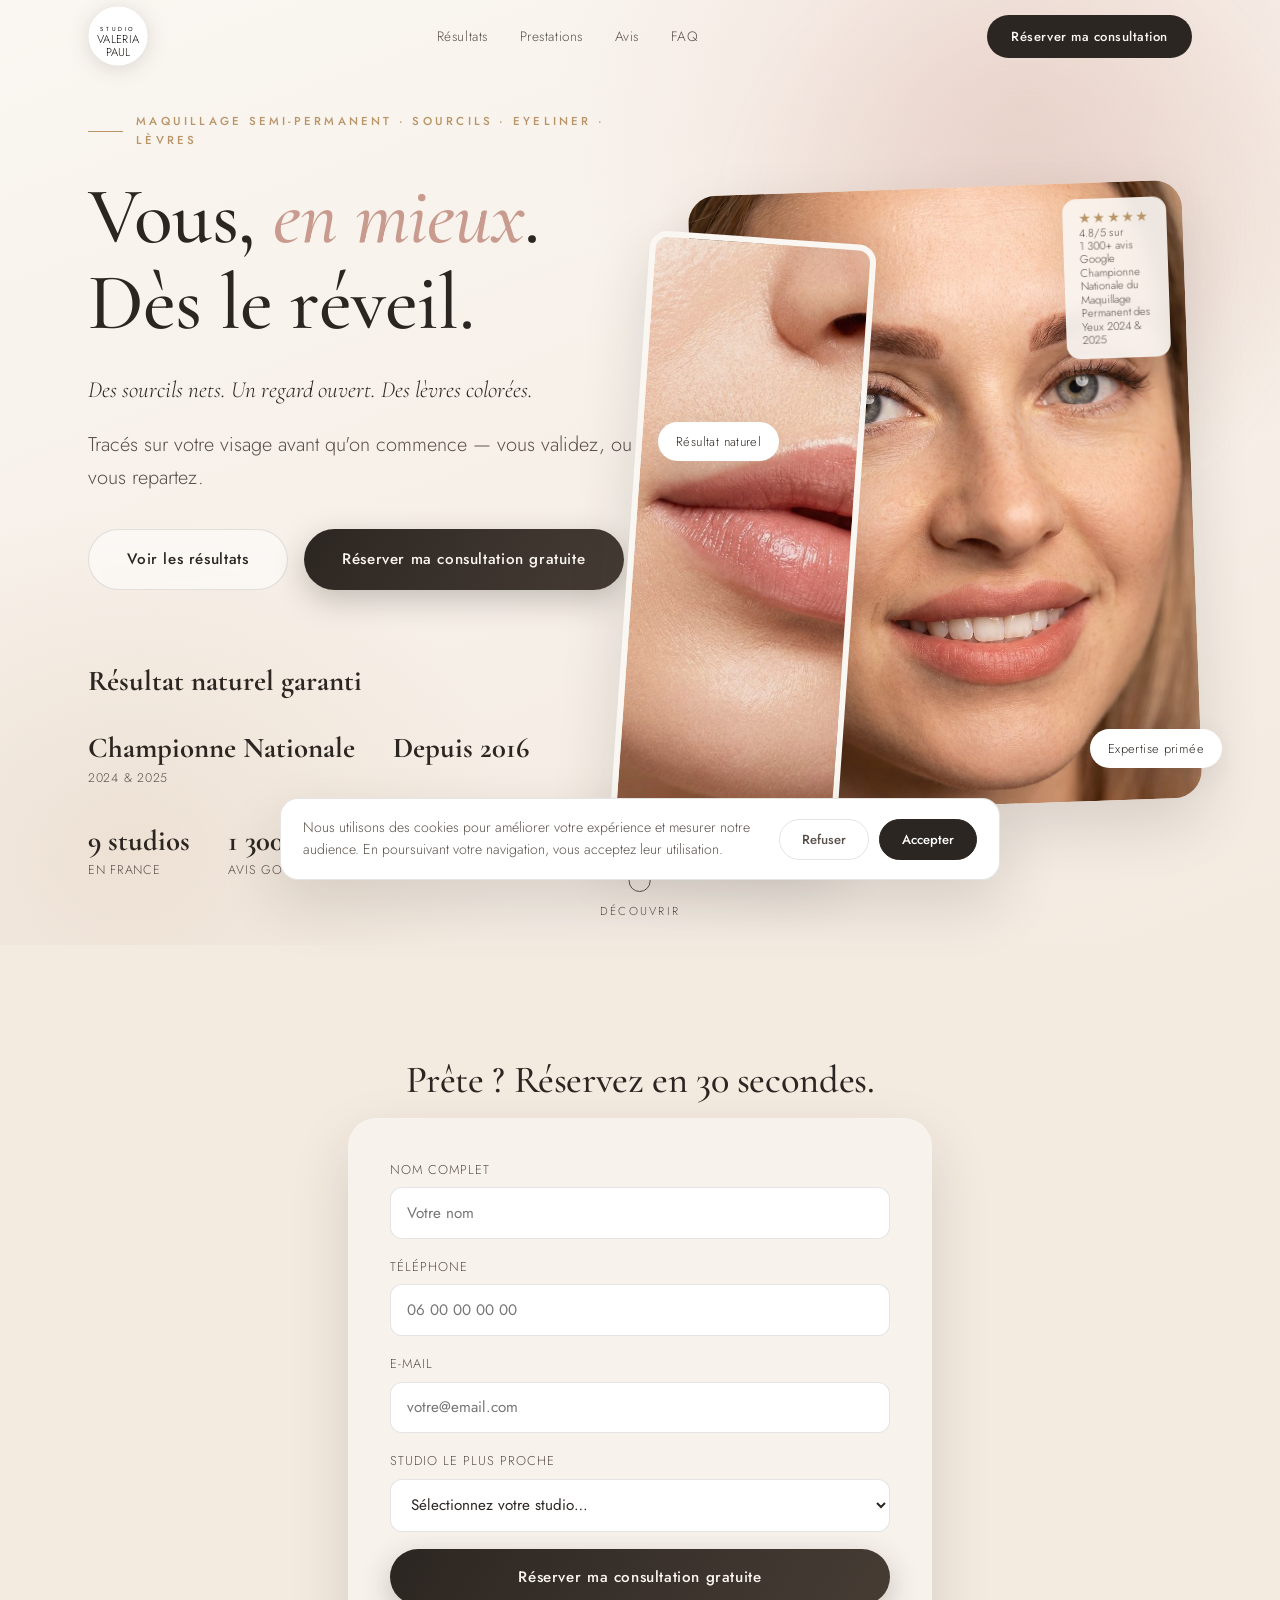
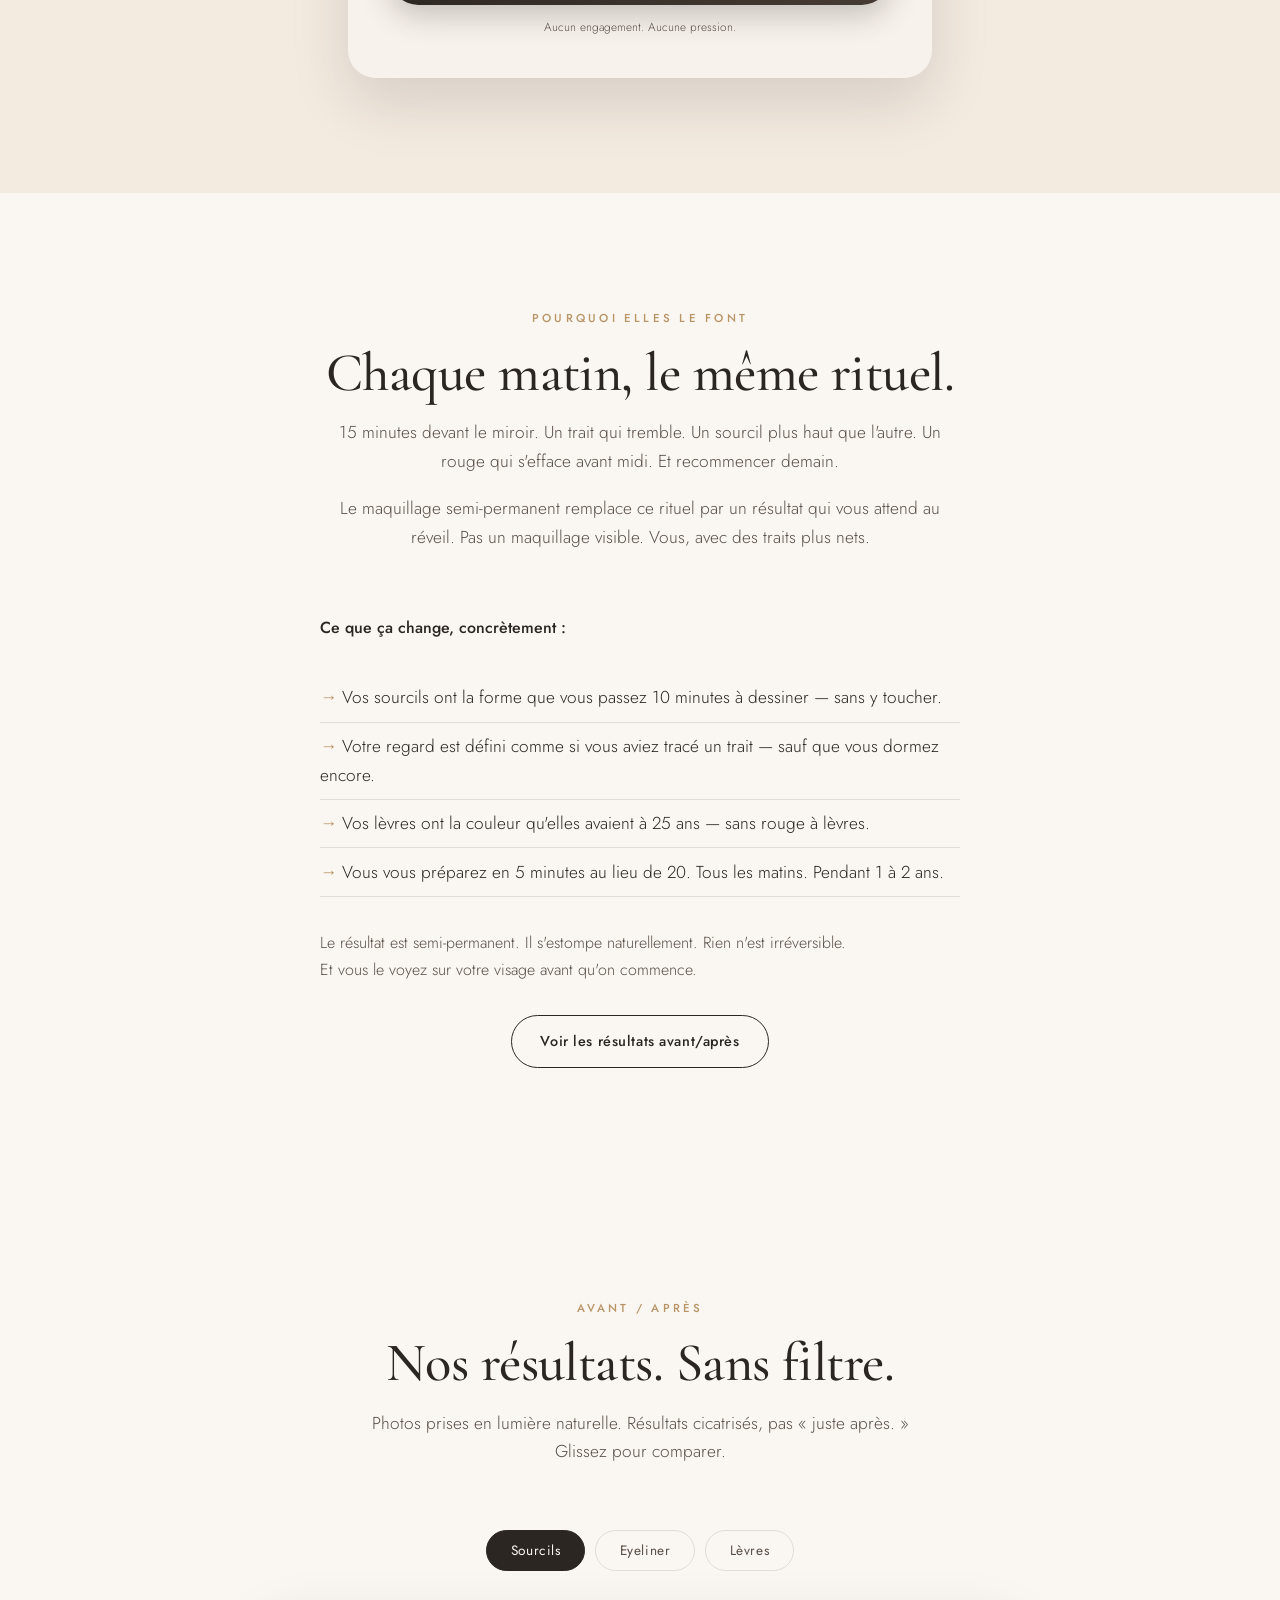
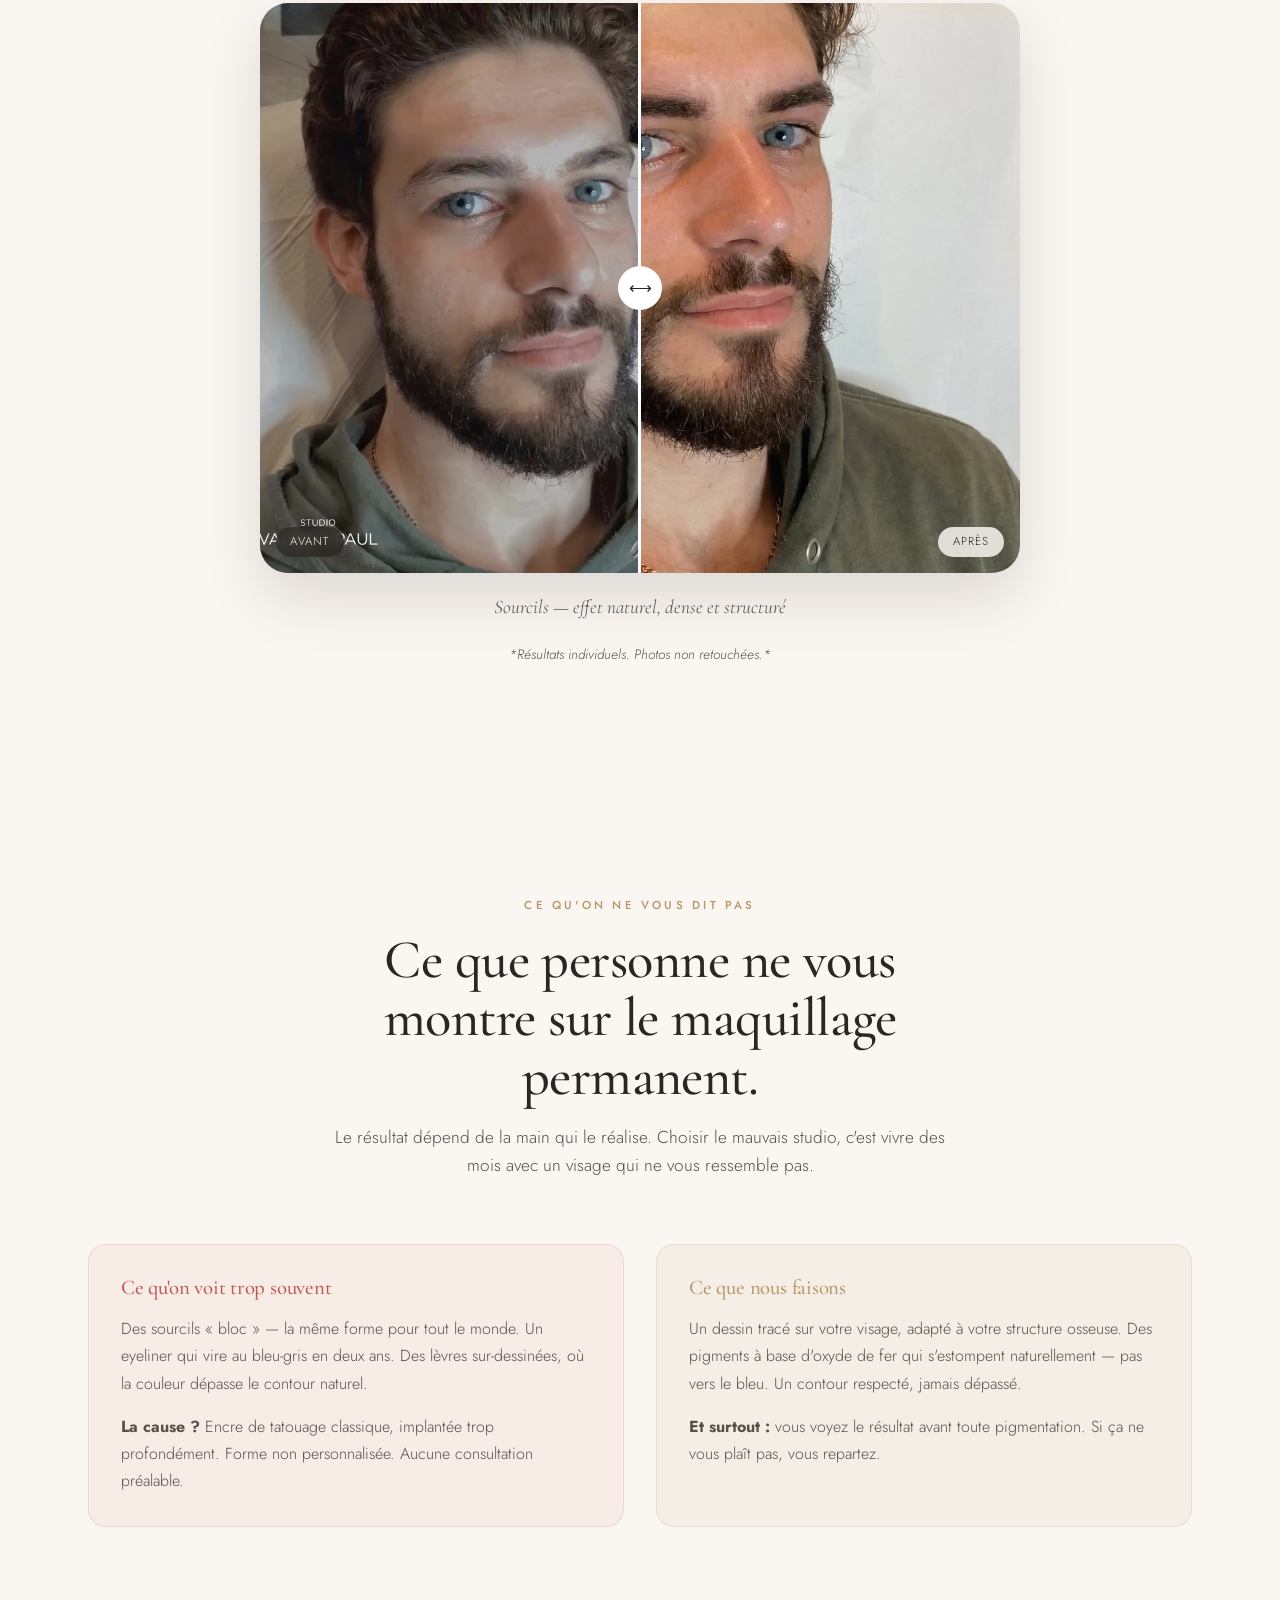
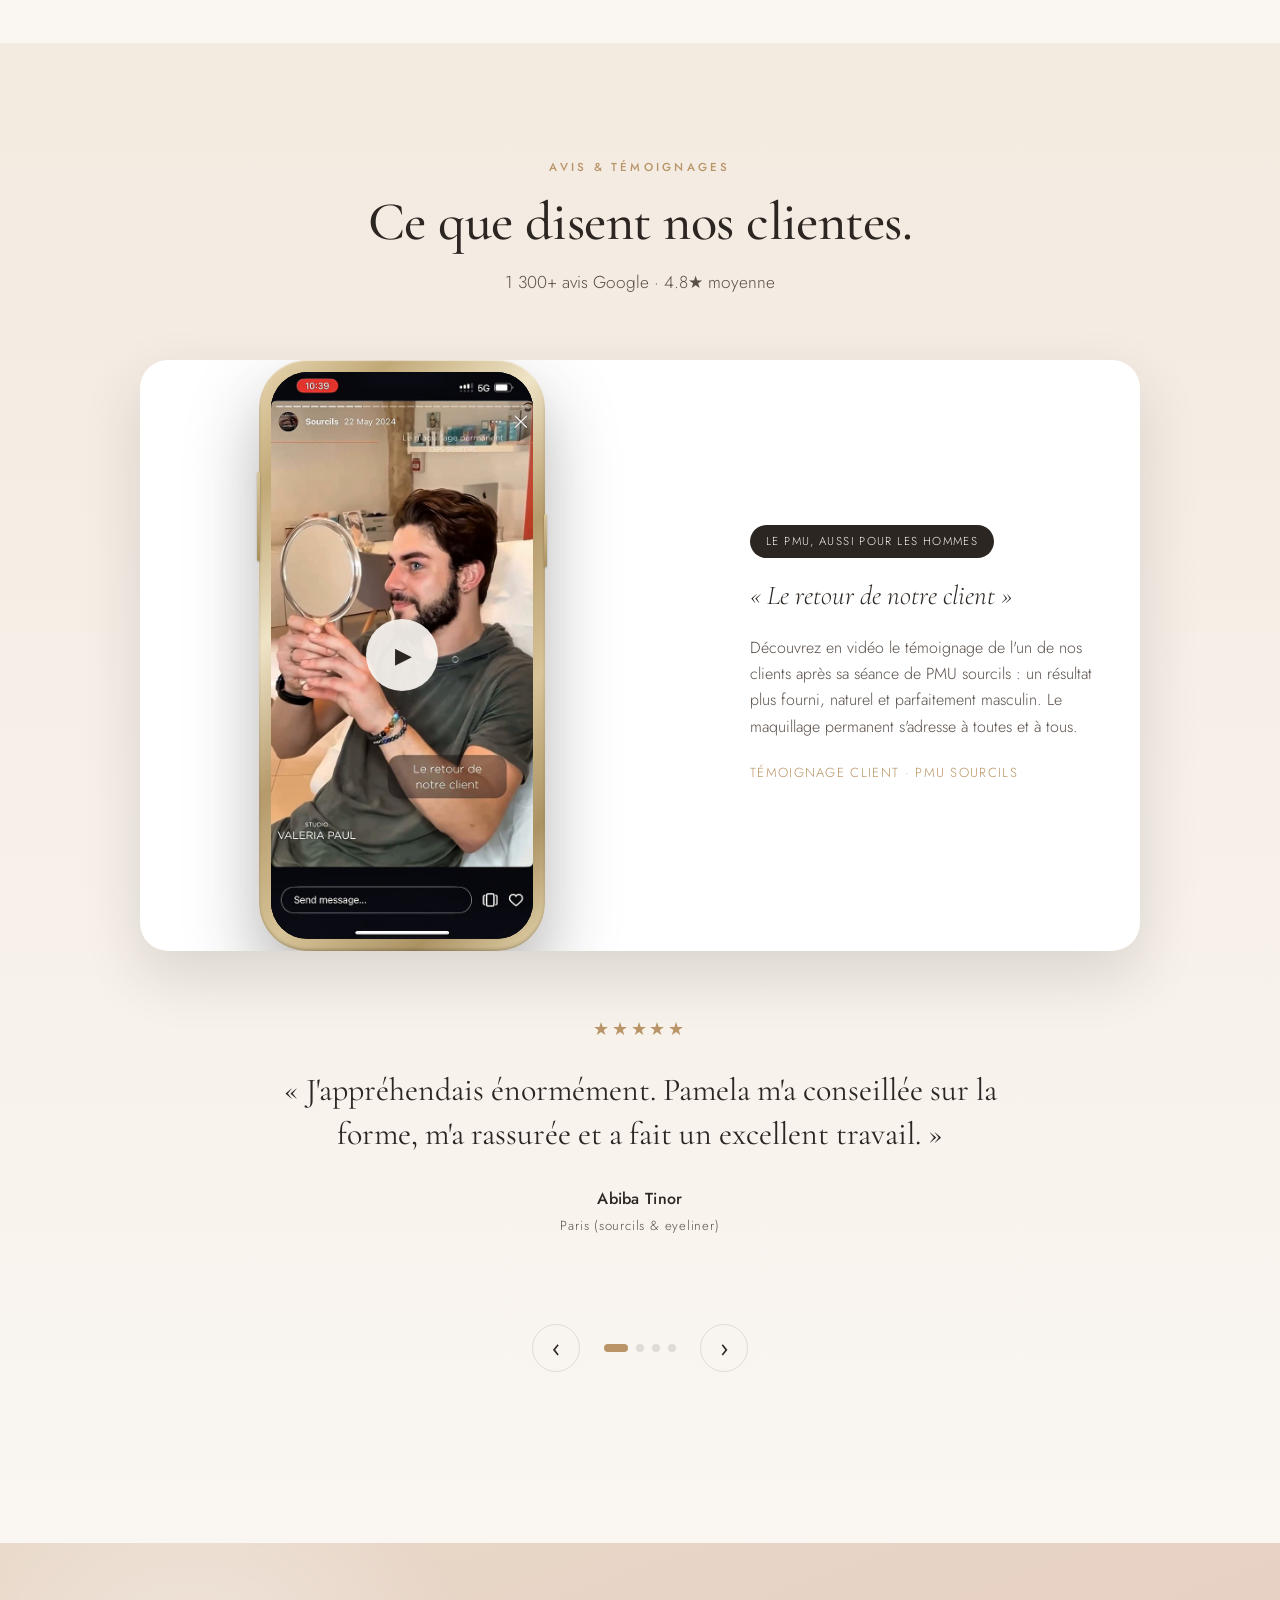
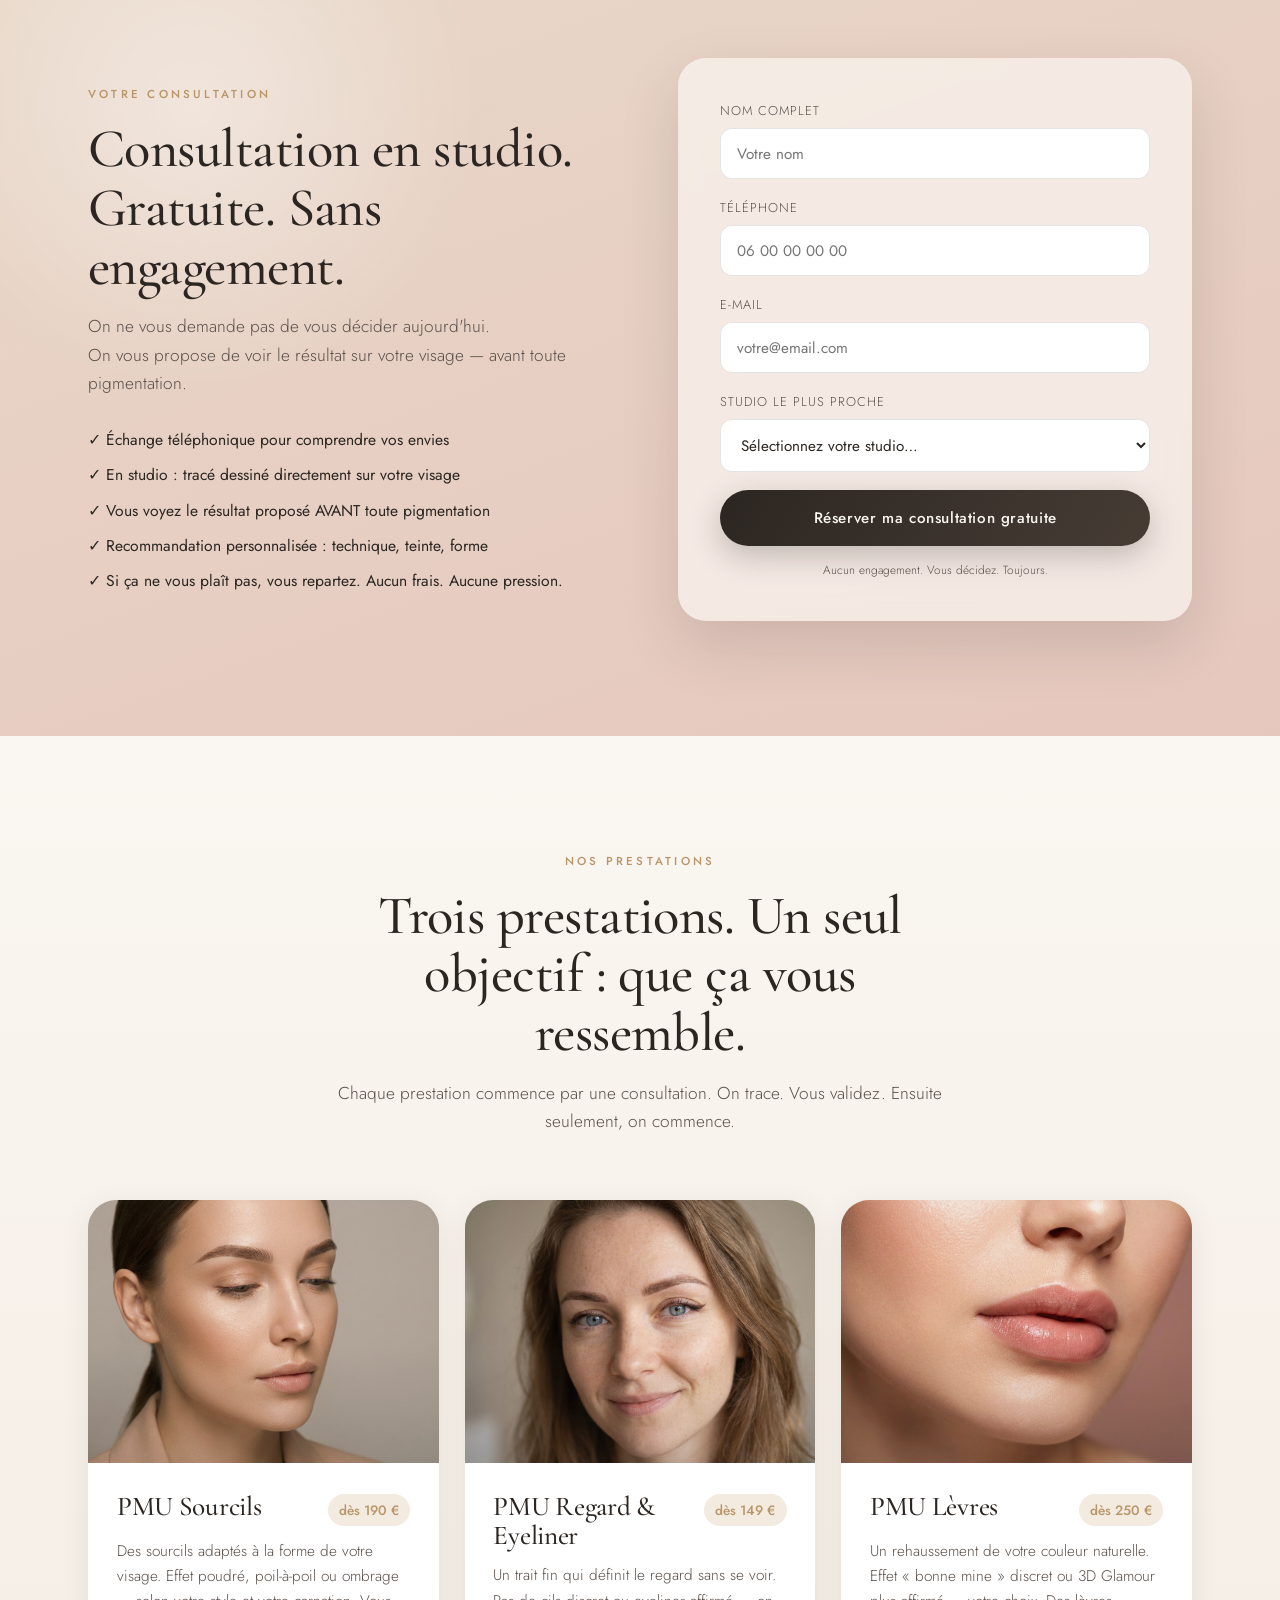
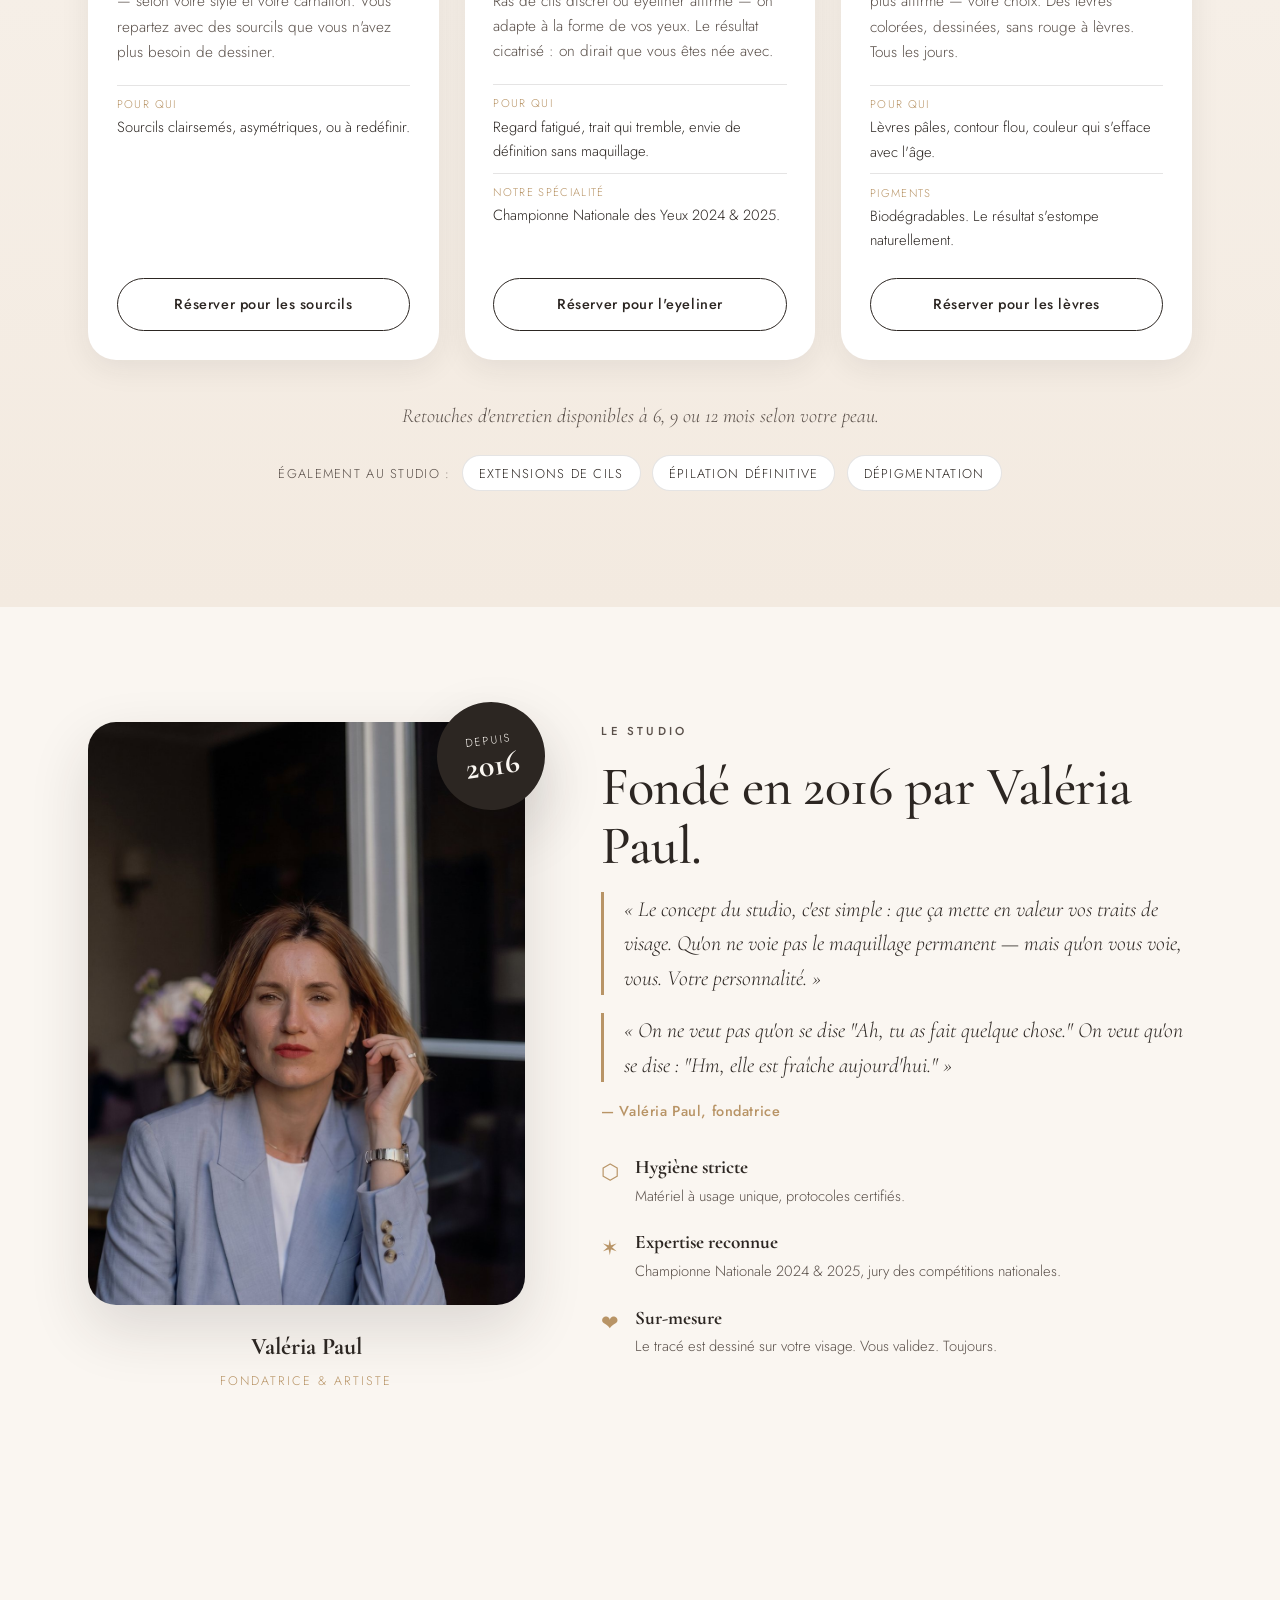
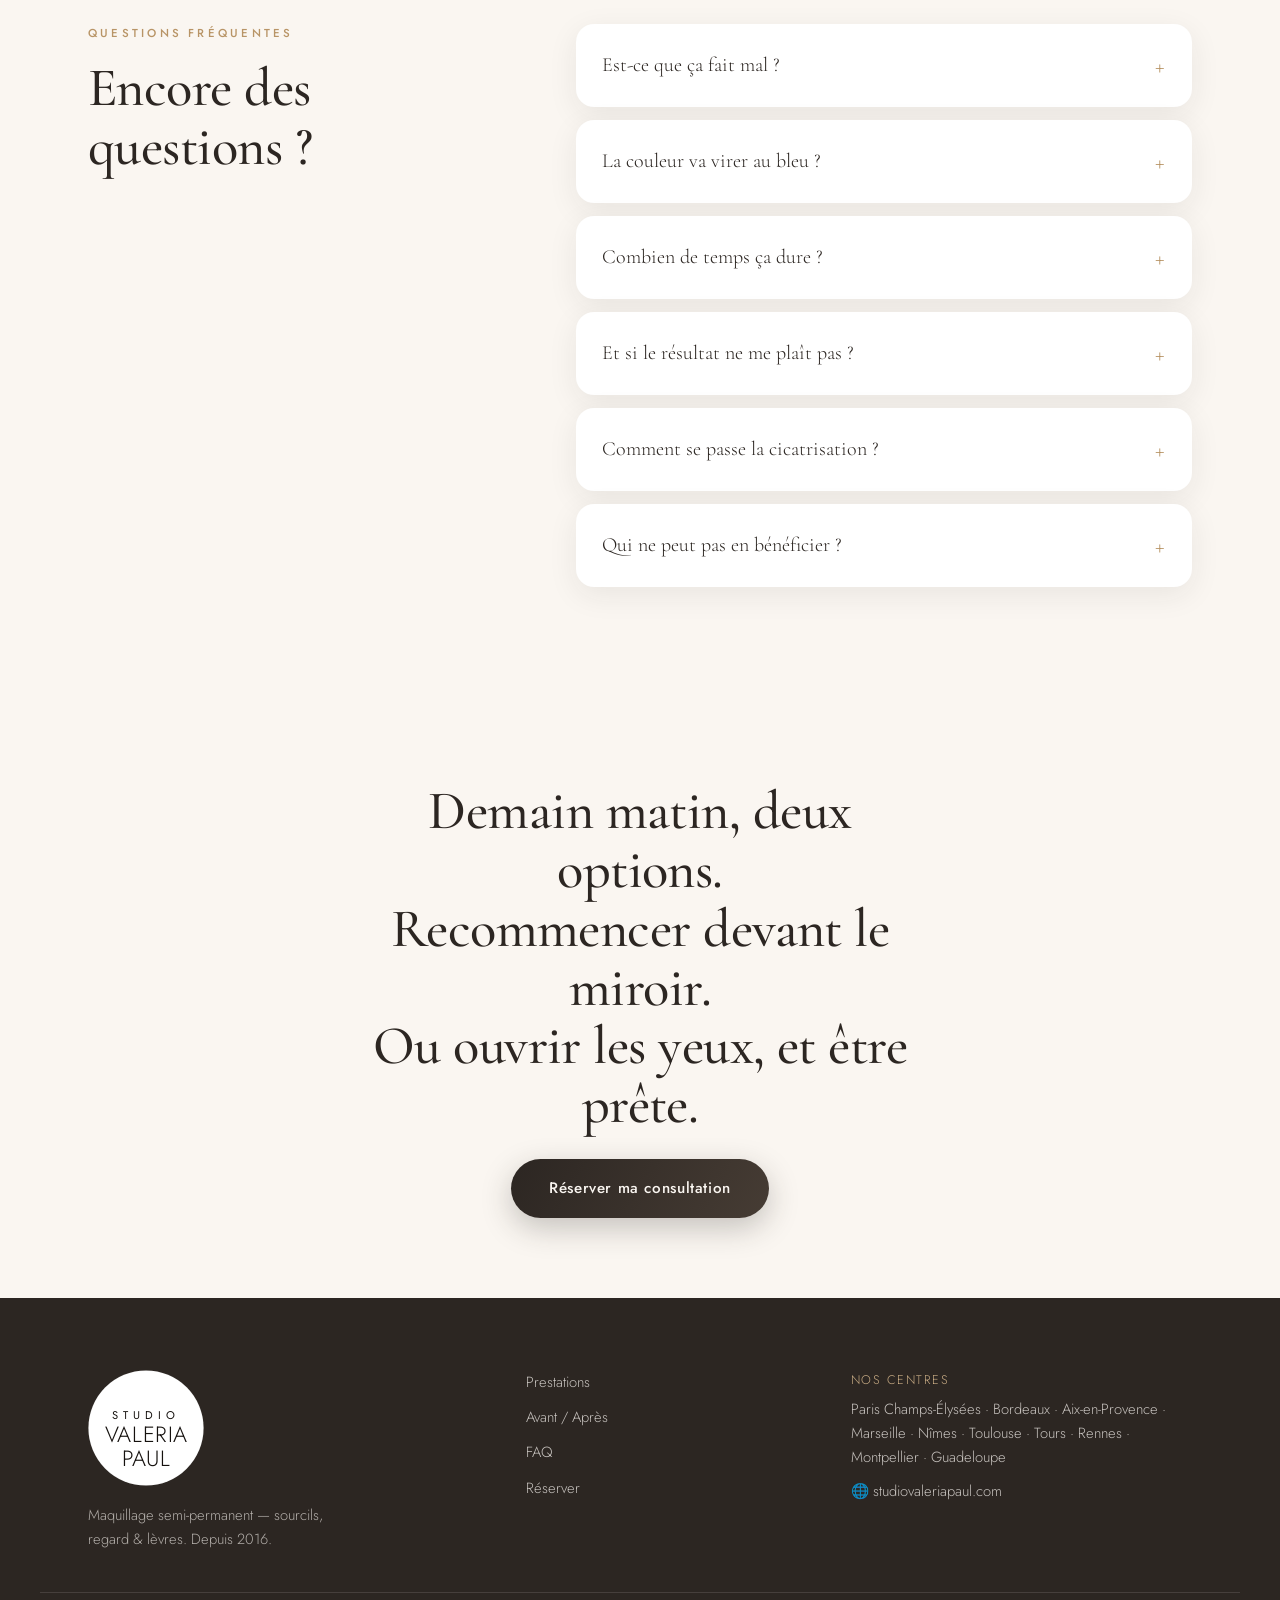
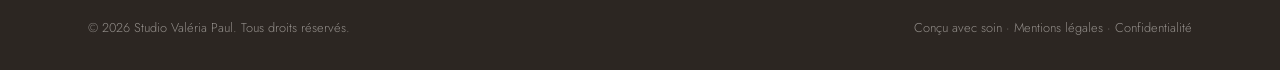
==== v2/index.html @ 850b468e "Add v2 landing page with rewritten copy and reordered sections Duplicate of the original page at /v2" ====
<!DOCTYPE html>
<html lang="fr">
<head>
  <meta charset="UTF-8" />
  <meta name="viewport" content="width=device-width, initial-scale=1.0" />
  <meta name="theme-color" content="#FAF6F1" />
  <base href="../" />

  <!-- Meta (Facebook) Pixel -->
  <script>
    !function(f,b,e,v,n,t,s)
    {if(f.fbq)return;n=f.fbq=function(){n.callMethod?
    n.callMethod.apply(n,arguments):n.queue.push(arguments)};
    if(!f._fbq)f._fbq=n;n.push=n;n.loaded=!0;n.version='2.0';
    n.queue=[];t=b.createElement(e);t.async=!0;
    t.src=v;s=b.getElementsByTagName(e)[0];
    s.parentNode.insertBefore(t,s)}(window, document,'script',
    'https://connect.facebook.net/en_US/fbevents.js');
    fbq('init', '1406523847615532');
    fbq('track', 'PageView');
  </script>
  <noscript><img height="1" width="1" style="display:none"
    src="https://www.facebook.com/tr?id=1406523847615532&ev=PageView&noscript=1" alt="" /></noscript>
  <!-- End Meta Pixel -->
  <title>Studio Val&eacute;ria Paul &mdash; Maquillage Permanent d'Exception</title>
  <meta name="description" content="Studio de maquillage permanent (sourcils, eyeliner, l&egrave;vres). Des r&eacute;sultats naturels, durables et sur-mesure. R&eacute;servez votre consultation personnalis&eacute;e." />
  <meta name="author" content="Studio Val&eacute;ria Paul" />

  <!-- Open Graph -->
  <meta property="og:title" content="Studio Val&eacute;ria Paul &mdash; Maquillage Permanent d'Exception" />
  <meta property="og:description" content="Sourcils, eyeliner et l&egrave;vres en maquillage permanent. Un r&eacute;sultat naturel, durable et personnalis&eacute;. R&eacute;servez votre consultation." />
  <meta property="og:type" content="website" />
  <meta property="og:locale" content="fr_FR" />

  <link rel="preconnect" href="https://fonts.googleapis.com" />
  <link rel="preconnect" href="https://fonts.gstatic.com" crossorigin />
  <link href="https://fonts.googleapis.com/css2?family=Cormorant+Garamond:ital,wght@0,400;0,500;0,600;1,400&family=Jost:wght@300;400;500;600&display=swap" rel="stylesheet" />

  <link rel="stylesheet" href="assets/css/styles.css" />
  <link rel="icon" href="data:image/svg+xml,%3Csvg xmlns='http://www.w3.org/2000/svg' viewBox='0 0 100 100'%3E%3Ccircle cx='50' cy='50' r='49' fill='%23fff' stroke='%23e3d8cd'/%3E%3Ctext x='50' y='62' text-anchor='middle' font-size='44' font-family='Futura,sans-serif' font-weight='300' fill='%2315110e'%3EVP%3C/text%3E%3C/svg%3E" />

  <!-- v2 extra styles -->
  <style>
    .hero__outcome {
      font-family: var(--serif);
      font-size: clamp(1.15rem, 2vw, 1.45rem);
      font-style: italic;
      color: var(--ink);
      margin-bottom: 1.2rem;
    }
    .hero-form {
      background: var(--cream);
    }
    .benefits__fascinations {
      list-style: none;
      padding: 0;
      margin: 2rem 0;
    }
    .benefits__fascinations li {
      font-size: 1.08rem;
      padding: 0.6rem 0;
      border-bottom: 1px solid var(--line);
    }
    .benefits__fascinations li::before {
      content: "\2192  ";
      color: var(--gold);
      font-weight: 500;
    }
    .benefits__close {
      color: var(--ink-soft);
      font-size: 1rem;
      margin-top: 1.5rem;
      line-height: 1.7;
    }
    .gallery__disclaimer {
      text-align: center;
      margin-top: 1.2rem;
      color: var(--ink-soft);
      font-size: 0.85rem;
      font-style: italic;
    }
    .contrarian__grid {
      display: grid;
      grid-template-columns: 1fr 1fr;
      gap: 2rem;
      margin-top: 2rem;
    }
    @media (max-width: 780px) {
      .contrarian__grid {
        grid-template-columns: 1fr !important;
      }
    }
    .testimonials__experts {
      text-align: center;
      margin-top: 2rem;
      color: var(--ink-soft);
      font-size: 0.92rem;
    }
    .about__content blockquote {
      font-family: var(--serif);
      font-size: clamp(1.1rem, 2vw, 1.35rem);
      font-style: italic;
      color: var(--ink);
      line-height: 1.6;
      margin-bottom: 1.1rem;
      padding-left: 1.2rem;
      border-left: 3px solid var(--gold);
    }
    .about__content .about__signature {
      font-size: 0.9rem;
      color: var(--gold);
      font-weight: 500;
      letter-spacing: 0.04em;
      margin-bottom: 1.8rem;
    }
    .final-cta {
      text-align: center;
      padding: 5rem 0;
    }
  </style>
</head>
<body>
  <!-- Logo officiel (vectoriel, r&eacute;utilisable) -->
  <svg width="0" height="0" style="position:absolute;overflow:hidden" aria-hidden="true" focusable="false">
    <symbol id="brandLogo" viewBox="0 0 300 300">
      <circle cx="150" cy="150" r="149" fill="#ffffff" stroke="rgba(44,38,34,0.10)" stroke-width="1" />
      <g fill="#15110e" font-family="'Jost','Century Gothic','Futura',sans-serif" text-anchor="middle">
        <text x="151" y="126" font-size="29" letter-spacing="13" font-weight="400">STUDIO</text>
        <text x="151" y="187" font-size="57" letter-spacing="1.5" font-weight="300">VALERIA</text>
        <text x="151" y="249" font-size="57" letter-spacing="1.5" font-weight="300">PAUL</text>
      </g>
    </symbol>
  </svg>

  <!-- Decorative grain / progress -->
  <div class="scroll-progress" id="scrollProgress" aria-hidden="true"></div>

  <!-- ===================== NAVIGATION ===================== -->
  <header class="nav" id="nav">
    <div class="nav__inner container">
      <a href="#hero" class="nav__brand" aria-label="Studio Val&eacute;ria Paul &mdash; accueil">
        <svg class="nav__logo" aria-hidden="true" focusable="false"><use href="#brandLogo"></use></svg>
      </a>

      <nav class="nav__links" aria-label="Navigation principale">
        <a href="#galerie">R&eacute;sultats</a>
        <a href="#services">Prestations</a>
        <a href="#avis">Avis</a>
        <a href="#faq">FAQ</a>
      </nav>

      <a href="#reservation" class="btn btn--nav">R&eacute;server ma consultation</a>

      <button class="nav__burger" id="navBurger" aria-label="Ouvrir le menu" aria-expanded="false">
        <span></span><span></span><span></span>
      </button>
    </div>

    <div class="nav__mobile" id="navMobile">
      <a href="#galerie">R&eacute;sultats</a>
      <a href="#services">Prestations</a>
      <a href="#avis">Avis</a>
      <a href="#faq">FAQ</a>
      <a href="#reservation" class="btn btn--primary">R&eacute;server ma consultation</a>
    </div>
  </header>

  <main>
    <!-- ===================== HERO ===================== -->
    <section class="hero" id="hero">
      <div class="hero__bg" aria-hidden="true"></div>
      <div class="hero__glow" aria-hidden="true"></div>

      <div class="container hero__inner">
        <div class="hero__content">
          <p class="eyebrow reveal" data-reveal>
            <span class="eyebrow__line"></span>
            Maquillage semi-permanent &middot; Sourcils &middot; Eyeliner &middot; L&egrave;vres
          </p>

          <h1 class="hero__title reveal" data-reveal data-reveal-delay="1">
            Vous, <span class="hero__title-accent">en mieux</span>.<br />
            D&egrave;s le r&eacute;veil.
          </h1>

          <p class="hero__outcome reveal" data-reveal data-reveal-delay="2">
            Des sourcils nets. Un regard ouvert. Des l&egrave;vres color&eacute;es.
          </p>

          <p class="hero__sub reveal" data-reveal data-reveal-delay="2">
            Trac&eacute;s sur votre visage avant qu'on commence &mdash; vous validez, ou vous repartez.
          </p>

          <div class="hero__cta reveal" data-reveal data-reveal-delay="3">
            <a href="#galerie" class="btn btn--ghost btn--lg">Voir les r&eacute;sultats</a>
            <a href="#reservation" class="btn btn--primary btn--lg">R&eacute;server ma consultation gratuite</a>
          </div>
        </div>

        <div class="hero__visual reveal" data-reveal data-reveal-delay="3">
          <div class="hero__card">
            <div class="hero__photo hero__photo--1"></div>
            <div class="hero__badge">
              <span class="hero__badge-stars">&#9733;&#9733;&#9733;&#9733;&#9733;</span>
              <span class="hero__badge-text">4.8/5 sur 1&nbsp;300+ avis Google</span>
              <span class="hero__badge-text">Championne Nationale du Maquillage Permanent des Yeux 2024 &amp; 2025</span>
            </div>
          </div>
          <div class="hero__photo hero__photo--2"></div>
          <div class="hero__floating hero__floating--1">R&eacute;sultat naturel</div>
          <div class="hero__floating hero__floating--2">Expertise prim&eacute;e</div>
        </div>

        <ul class="hero__trust reveal" data-reveal data-reveal-delay="4">
          <li><strong>R&eacute;sultat naturel garanti</strong></li>
          <li><strong>Championne Nationale</strong><span>2024 &amp; 2025</span></li>
          <li><strong>Depuis 2016</strong></li>
          <li><strong>9 studios</strong><span>en France</span></li>
          <li><strong>1&nbsp;300+</strong><span>avis Google</span></li>
        </ul>
      </div>

      <a href="#hero-booking" class="hero__scroll" aria-label="Faire d&eacute;filer">
        <span></span>D&eacute;couvrir
      </a>
    </section>

    <!-- ===================== HERO FORM ===================== -->
    <section class="section hero-form" id="hero-booking">
      <div class="container" style="max-width:680px">
        <h2 class="section__title" style="text-align:center;font-size:clamp(1.6rem,3.5vw,2.4rem)">Pr&ecirc;te&nbsp;? R&eacute;servez en 30 secondes.</h2>
        <form class="booking__form" id="heroForm" action="/api/lead" method="POST" novalidate>
          <input type="hidden" name="source" value="Landing page Studio Val&eacute;ria Paul (hero)" />
          <div class="field">
            <label for="hf-name">Nom complet</label>
            <input type="text" id="hf-name" name="name" placeholder="Votre nom" required />
          </div>
          <div class="field">
            <label for="hf-phone">T&eacute;l&eacute;phone</label>
            <input type="tel" id="hf-phone" name="phone" placeholder="06 00 00 00 00" required />
          </div>
          <div class="field">
            <label for="hf-email">E-mail</label>
            <input type="email" id="hf-email" name="email" placeholder="votre@email.com" required />
          </div>
          <div class="field">
            <label for="hf-studio">Studio le plus proche</label>
            <select id="hf-studio" name="studio" required>
              <option value="" disabled selected>S&eacute;lectionnez votre studio&hellip;</option>
              <option value="Paris">Paris</option>
              <option value="Toulouse">Toulouse</option>
              <option value="N&icirc;mes">N&icirc;mes</option>
              <option value="Rennes">Rennes</option>
              <option value="Aix-en-Provence">Aix-en-Provence</option>
              <option value="Bordeaux">Bordeaux</option>
              <option value="Marseille">Marseille</option>
            </select>
          </div>
          <button type="submit" class="btn btn--primary btn--lg btn--block">R&eacute;server ma consultation gratuite</button>
          <p class="booking__legal" style="text-align:center;margin-top:12px">Aucun engagement. Aucune pression.</p>
          <p class="booking__success" id="heroFormSuccess" hidden></p>
        </form>
      </div>
    </section>

    <!-- ===================== BENEFITS ===================== -->
    <section class="section benefits" id="benefices">
      <div class="container">
        <header class="section__head reveal" data-reveal>
          <p class="section__eyebrow">Pourquoi elles le font</p>
          <h2 class="section__title">Chaque matin, le m&ecirc;me rituel.</h2>
          <p class="section__lead">
            15 minutes devant le miroir. Un trait qui tremble. Un sourcil plus haut que l'autre. Un rouge qui s'efface avant midi. Et recommencer demain.
          </p>
          <p class="section__lead" style="margin-top:1.2rem">
            Le maquillage semi-permanent remplace ce rituel par un r&eacute;sultat qui vous attend au r&eacute;veil. Pas un maquillage visible. Vous, avec des traits plus nets.
          </p>
        </header>

        <div class="reveal" data-reveal data-reveal-delay="1" style="max-width:640px;margin:0 auto">
          <p style="font-weight:500;margin-bottom:0.5rem">Ce que &ccedil;a change, concr&egrave;tement&nbsp;:</p>
          <ul class="benefits__fascinations">
            <li>Vos sourcils ont la forme que vous passez 10 minutes &agrave; dessiner &mdash; sans y toucher.</li>
            <li>Votre regard est d&eacute;fini comme si vous aviez trac&eacute; un trait &mdash; sauf que vous dormez encore.</li>
            <li>Vos l&egrave;vres ont la couleur qu'elles avaient &agrave; 25 ans &mdash; sans rouge &agrave; l&egrave;vres.</li>
            <li>Vous vous pr&eacute;parez en 5 minutes au lieu de 20. Tous les matins. Pendant 1 &agrave; 2 ans.</li>
          </ul>

          <p class="benefits__close">
            Le r&eacute;sultat est semi-permanent. Il s'estompe naturellement. Rien n'est irr&eacute;versible.<br />
            Et vous le voyez sur votre visage avant qu'on commence.
          </p>

          <div style="text-align:center;margin-top:2rem">
            <a href="#galerie" class="btn btn--outline">Voir les r&eacute;sultats avant/apr&egrave;s</a>
          </div>
        </div>
      </div>
    </section>

    <!-- ===================== BEFORE / AFTER ===================== -->
    <section class="section gallery" id="galerie">
      <div class="container">
        <header class="section__head reveal" data-reveal>
          <p class="section__eyebrow">Avant / Apr&egrave;s</p>
          <h2 class="section__title">Nos r&eacute;sultats. Sans filtre.</h2>
          <p class="section__lead">
            Photos prises en lumi&egrave;re naturelle. R&eacute;sultats cicatris&eacute;s, pas &laquo;&nbsp;juste apr&egrave;s.&nbsp;&raquo;<br />
            Glissez pour comparer.
          </p>
        </header>

        <div class="ba-tabs reveal" data-reveal>
          <button class="ba-tab is-active" data-ba="sourcils">Sourcils</button>
          <button class="ba-tab" data-ba="eyeliner">Eyeliner</button>
          <button class="ba-tab" data-ba="levres">L&egrave;vres</button>
        </div>

        <div class="ba reveal" data-reveal id="baSlider" data-active="sourcils">
          <figure class="ba__frame">
            <div class="ba__after" id="baAfter">
              <span class="ba__tag ba__tag--after">Apr&egrave;s</span>
            </div>
            <div class="ba__before" id="baBefore">
              <span class="ba__tag ba__tag--before">Avant</span>
            </div>
            <button class="ba__handle" id="baHandle" aria-label="Glisser pour comparer">
              <span class="ba__handle-line"></span>
              <span class="ba__handle-circle">&#x27F7;</span>
            </button>
          </figure>
          <figcaption class="ba__caption" id="baCaption">
            Sourcils poudr&eacute;s &mdash; effet naturel et structur&eacute;
          </figcaption>
        </div>

        <p class="gallery__disclaimer reveal" data-reveal>*R&eacute;sultats individuels. Photos non retouch&eacute;es.*</p>
      </div>
    </section>

    <!-- ===================== CONTRARIAN BLOCK ===================== -->
    <section class="section contrarian" id="difference">
      <div class="container">
        <header class="section__head reveal" data-reveal>
          <p class="section__eyebrow">Ce qu'on ne vous dit pas</p>
          <h2 class="section__title">Ce que personne ne vous montre sur le maquillage permanent.</h2>
          <p class="section__lead">Le r&eacute;sultat d&eacute;pend de la main qui le r&eacute;alise. Choisir le mauvais studio, c'est vivre des mois avec un visage qui ne vous ressemble pas.</p>
        </header>
        <div class="contrarian__grid reveal" data-reveal data-reveal-delay="1">
          <div style="background:rgba(192,88,79,0.06);padding:2rem;border-radius:var(--radius);border:1px solid rgba(192,88,79,0.15)">
            <h3 style="color:#c0584f;margin-bottom:1rem;font-size:1.3rem">Ce qu'on voit trop souvent</h3>
            <p style="color:var(--ink-soft);line-height:1.7">Des sourcils &laquo;&nbsp;bloc&nbsp;&raquo; &mdash; la m&ecirc;me forme pour tout le monde. Un eyeliner qui vire au bleu-gris en deux ans. Des l&egrave;vres sur-dessin&eacute;es, o&ugrave; la couleur d&eacute;passe le contour naturel.</p>
            <p style="color:var(--ink-soft);line-height:1.7;margin-top:1rem"><strong>La cause&nbsp;?</strong> Encre de tatouage classique, implant&eacute;e trop profond&eacute;ment. Forme non personnalis&eacute;e. Aucune consultation pr&eacute;alable.</p>
          </div>
          <div style="background:rgba(184,148,102,0.08);padding:2rem;border-radius:var(--radius);border:1px solid rgba(184,148,102,0.2)">
            <h3 style="color:var(--gold);margin-bottom:1rem;font-size:1.3rem">Ce que nous faisons</h3>
            <p style="color:var(--ink-soft);line-height:1.7">Un dessin trac&eacute; sur votre visage, adapt&eacute; &agrave; votre structure osseuse. Des pigments &agrave; base d'oxyde de fer qui s'estompent naturellement &mdash; pas vers le bleu. Un contour respect&eacute;, jamais d&eacute;pass&eacute;.</p>
            <p style="color:var(--ink-soft);line-height:1.7;margin-top:1rem"><strong>Et surtout&nbsp;:</strong> vous voyez le r&eacute;sultat avant toute pigmentation. Si &ccedil;a ne vous pla&icirc;t pas, vous repartez.</p>
          </div>
        </div>
      </div>
    </section>

    <!-- ===================== TESTIMONIALS ===================== -->
    <section class="section testimonials" id="avis">
      <div class="container">
        <header class="section__head reveal" data-reveal>
          <p class="section__eyebrow">Avis &amp; t&eacute;moignages</p>
          <h2 class="section__title">Ce que disent nos clientes.</h2>
          <p class="section__lead">1&nbsp;300+ avis Google &middot; 4.8&#9733; moyenne</p>
        </header>

        <figure class="video-review reveal" data-reveal>
          <div class="iphone">
            <div class="iphone__screen video-review__player" id="videoPlayer">
              <video id="reviewVideo" class="video-review__video" playsinline preload="metadata"
                     poster="assets/img/video-poster.jpg">
                <source src="assets/video/temoignage-sourcils.mp4" type="video/mp4" />
                Votre navigateur ne prend pas en charge la lecture vid&eacute;o.
              </video>
              <button class="video-review__play" id="videoPlayBtn" aria-label="Lire le t&eacute;moignage vid&eacute;o">
                <span>&#9654;</span>
              </button>
            </div>
          </div>
          <figcaption class="video-review__text">
            <span class="video-review__badge">Le PMU, aussi pour les hommes</span>
            <blockquote>&laquo;&nbsp;Le retour de notre client&nbsp;&raquo;</blockquote>
            <p class="video-review__desc">D&eacute;couvrez en vid&eacute;o le t&eacute;moignage de l'un de nos clients apr&egrave;s sa s&eacute;ance de PMU sourcils&nbsp;: un r&eacute;sultat plus fourni, naturel et parfaitement masculin. Le maquillage permanent s'adresse &agrave; toutes et &agrave; tous.</p>
            <span class="video-review__author">T&eacute;moignage client &middot; PMU Sourcils</span>
          </figcaption>
        </figure>

        <div class="testimonials__carousel reveal" data-reveal>
          <div class="testimonials__track" id="testiTrack">
            <figure class="testimonial">
              <span class="testimonial__stars">&#9733;&#9733;&#9733;&#9733;&#9733;</span>
              <blockquote>&laquo;&nbsp;J'appr&eacute;hendais &eacute;norm&eacute;ment. Pamela m'a conseill&eacute;e sur la forme, m'a rassur&eacute;e et a fait un excellent travail.&nbsp;&raquo;</blockquote>
              <figcaption><strong>Abiba Tinor</strong><span>Paris (sourcils &amp; eyeliner)</span></figcaption>
            </figure>
            <figure class="testimonial">
              <span class="testimonial__stars">&#9733;&#9733;&#9733;&#9733;&#9733;</span>
              <blockquote>&laquo;&nbsp;J'ai eu le plaisir de r&eacute;aliser un eyeliner poudr&eacute; avec Laurie. Comp&eacute;tente, douce. Malgr&eacute; la douleur, elle a su me rassurer. Quel gain de temps le matin&nbsp;!&nbsp;&raquo;</blockquote>
              <figcaption><strong>Claire</strong><span>N&icirc;mes (eyeliner avec Laurie)</span></figcaption>
            </figure>
            <figure class="testimonial">
              <span class="testimonial__stars">&#9733;&#9733;&#9733;&#9733;&#9733;</span>
              <blockquote>&laquo;&nbsp;Maquillage permanent l&egrave;vres, sourcils et eyeliner avec Alexa. Le rendu est magnifique, naturel. Je recommande le Studio &agrave; Aix.&nbsp;&raquo;</blockquote>
              <figcaption><strong>Audrey Bicci</strong><span>Aix-en-Provence (avec Alexa)</span></figcaption>
            </figure>
            <figure class="testimonial">
              <span class="testimonial__stars">&#9733;&#9733;&#9733;&#9733;&#9733;</span>
              <blockquote>&laquo;&nbsp;Reprise d'un ratage d'eye-liner fait ailleurs. R&eacute;sultats &eacute;poustouflants. Je recommande vivement.&nbsp;&raquo;</blockquote>
              <figcaption><strong>Colette Galvez</strong><span>Aix-en-Provence (correction avec Alexa)</span></figcaption>
            </figure>
          </div>

          <div class="testimonials__controls">
            <button class="testimonials__btn" id="testiPrev" aria-label="Avis pr&eacute;c&eacute;dent">&#8249;</button>
            <div class="testimonials__dots" id="testiDots" aria-hidden="true"></div>
            <button class="testimonials__btn" id="testiNext" aria-label="Avis suivant">&#8250;</button>
          </div>
        </div>

        <p class="testimonials__experts reveal" data-reveal>
          Nos expertes&nbsp;: Pamela &amp; Chlo&eacute; (Paris) &middot; Alexa &amp; Rapha&euml;lle (Aix) &middot; Charlene (Bordeaux) &middot; Laurie &amp; L&eacute;a (N&icirc;mes) &middot; C&eacute;cile (Marseille)
        </p>
      </div>
    </section>

    <!-- ===================== BOOKING / GODFATHER OFFER ===================== -->
    <section class="section booking" id="reservation">
      <div class="booking__glow" aria-hidden="true"></div>
      <div class="container booking__inner">
        <div class="booking__intro reveal" data-reveal>
          <p class="section__eyebrow">Votre consultation</p>
          <h2 class="section__title">Consultation en studio. Gratuite. Sans engagement.</h2>
          <p class="section__lead">
            On ne vous demande pas de vous d&eacute;cider aujourd'hui.<br />
            On vous propose de voir le r&eacute;sultat sur votre visage &mdash; avant toute pigmentation.
          </p>
          <ul class="booking__trust">
            <li>&#10003; &Eacute;change t&eacute;l&eacute;phonique pour comprendre vos envies</li>
            <li>&#10003; En studio&nbsp;: trac&eacute; dessin&eacute; directement sur votre visage</li>
            <li>&#10003; Vous voyez le r&eacute;sultat propos&eacute; AVANT toute pigmentation</li>
            <li>&#10003; Recommandation personnalis&eacute;e&nbsp;: technique, teinte, forme</li>
            <li>&#10003; Si &ccedil;a ne vous pla&icirc;t pas, vous repartez. Aucun frais. Aucune pression.</li>
          </ul>
        </div>

        <form class="booking__form reveal" data-reveal data-reveal-delay="2" id="bookingForm" action="/api/lead" method="POST" novalidate>
          <input type="hidden" name="source" value="Landing page Studio Val&eacute;ria Paul" />
          <div class="field">
            <label for="name">Nom complet</label>
            <input type="text" id="name" name="name" placeholder="Votre nom" required />
          </div>
          <div class="field">
            <label for="phone">T&eacute;l&eacute;phone</label>
            <input type="tel" id="phone" name="phone" placeholder="06 00 00 00 00" required />
          </div>
          <div class="field">
            <label for="email">E-mail</label>
            <input type="email" id="email" name="email" placeholder="votre@email.com" required />
          </div>
          <div class="field">
            <label for="studioSelect">Studio le plus proche</label>
            <select id="studioSelect" name="studio" required>
              <option value="" disabled selected>S&eacute;lectionnez votre studio&hellip;</option>
              <option value="Paris">Paris</option>
              <option value="Toulouse">Toulouse</option>
              <option value="N&icirc;mes">N&icirc;mes</option>
              <option value="Rennes">Rennes</option>
              <option value="Aix-en-Provence">Aix-en-Provence</option>
              <option value="Bordeaux">Bordeaux</option>
              <option value="Marseille">Marseille</option>
            </select>
          </div>
          <button type="submit" class="btn btn--primary btn--lg btn--block">R&eacute;server ma consultation gratuite</button>
          <p class="booking__legal">Aucun engagement. Vous d&eacute;cidez. Toujours.</p>
          <p class="booking__success" id="bookingSuccess" hidden>Merci ! Votre demande a bien &eacute;t&eacute; envoy&eacute;e. Nous vous recontactons tr&egrave;s vite.</p>
        </form>
      </div>
    </section>

    <!-- ===================== SERVICES ===================== -->
    <section class="section services" id="services">
      <div class="container">
        <header class="section__head reveal" data-reveal>
          <p class="section__eyebrow">Nos prestations</p>
          <h2 class="section__title">Trois prestations. Un seul objectif&nbsp;: que &ccedil;a vous ressemble.</h2>
          <p class="section__lead">
            Chaque prestation commence par une consultation. On trace. Vous validez. Ensuite seulement, on commence.
          </p>
        </header>

        <div class="services__grid">
          <article class="service-card reveal" data-reveal data-reveal-delay="1">
            <div class="service-card__media service-card__media--brows"></div>
            <div class="service-card__body">
              <div class="service-card__head">
                <h3>PMU Sourcils</h3>
                <span class="service-card__price">d&egrave;s 190&nbsp;&euro;</span>
              </div>
              <p class="service-card__desc">
                Des sourcils adapt&eacute;s &agrave; la forme de votre visage.
                Effet poudr&eacute;, poil-&agrave;-poil ou ombrage &mdash; selon votre style et votre carnation.
                Vous repartez avec des sourcils que vous n'avez plus besoin de dessiner.
              </p>
              <ul class="service-card__meta">
                <li><span>Pour qui</span>Sourcils clairsem&eacute;s, asym&eacute;triques, ou &agrave; red&eacute;finir.</li>
              </ul>
              <a href="#reservation" class="btn btn--outline">R&eacute;server pour les sourcils</a>
            </div>
          </article>

          <article class="service-card reveal" data-reveal data-reveal-delay="2">
            <div class="service-card__media service-card__media--liner"></div>
            <div class="service-card__body">
              <div class="service-card__head">
                <h3>PMU Regard &amp; Eyeliner</h3>
                <span class="service-card__price">d&egrave;s 149&nbsp;&euro;</span>
              </div>
              <p class="service-card__desc">
                Un trait fin qui d&eacute;finit le regard sans se voir.
                Ras de cils discret ou eyeliner affirm&eacute; &mdash; on adapte &agrave; la forme de vos yeux.
                Le r&eacute;sultat cicatris&eacute;&nbsp;: on dirait que vous &ecirc;tes n&eacute;e avec.
              </p>
              <ul class="service-card__meta">
                <li><span>Pour qui</span>Regard fatigu&eacute;, trait qui tremble, envie de d&eacute;finition sans maquillage.</li>
                <li><span>Notre sp&eacute;cialit&eacute;</span>Championne Nationale des Yeux 2024 &amp; 2025.</li>
              </ul>
              <a href="#reservation" class="btn btn--outline">R&eacute;server pour l'eyeliner</a>
            </div>
          </article>

          <article class="service-card reveal" data-reveal data-reveal-delay="3">
            <div class="service-card__media service-card__media--lips"></div>
            <div class="service-card__body">
              <div class="service-card__head">
                <h3>PMU L&egrave;vres</h3>
                <span class="service-card__price">d&egrave;s 250&nbsp;&euro;</span>
              </div>
              <p class="service-card__desc">
                Un rehaussement de votre couleur naturelle.
                Effet &laquo;&nbsp;bonne mine&nbsp;&raquo; discret ou 3D Glamour plus affirm&eacute; &mdash; votre choix.
                Des l&egrave;vres color&eacute;es, dessin&eacute;es, sans rouge &agrave; l&egrave;vres. Tous les jours.
              </p>
              <ul class="service-card__meta">
                <li><span>Pour qui</span>L&egrave;vres p&acirc;les, contour flou, couleur qui s'efface avec l'&acirc;ge.</li>
                <li><span>Pigments</span>Biod&eacute;gradables. Le r&eacute;sultat s'estompe naturellement.</li>
              </ul>
              <a href="#reservation" class="btn btn--outline">R&eacute;server pour les l&egrave;vres</a>
            </div>
          </article>
        </div>

        <p class="services__note reveal" data-reveal>
          Retouches d'entretien disponibles &agrave; 6, 9 ou 12&nbsp;mois selon votre peau.
        </p>
        <p class="services__more reveal" data-reveal>
          &Eacute;galement au studio&nbsp;:
          <span>Extensions de cils</span>
          <span>&Eacute;pilation d&eacute;finitive</span>
          <span>D&eacute;pigmentation</span>
        </p>
      </div>
    </section>

    <!-- ===================== ABOUT / STUDIO ===================== -->
    <section class="section about" id="studio">
      <div class="container about__inner">
        <div class="about__visual reveal" data-reveal>
          <div class="about__photo" role="img" aria-label="Portrait de Val&eacute;ria Paul, fondatrice"></div>
          <div class="about__stamp">
            <span>Depuis</span>
            <strong>2016</strong>
          </div>
          <figcaption class="about__caption">
            <strong>Val&eacute;ria Paul</strong>
            <span>Fondatrice &amp; artiste</span>
          </figcaption>
        </div>

        <div class="about__content reveal" data-reveal data-reveal-delay="2">
          <p class="section__eyebrow">Le studio</p>
          <h2 class="section__title">Fond&eacute; en 2016 par Val&eacute;ria Paul.</h2>

          <blockquote>&laquo;&nbsp;Le concept du studio, c'est simple&nbsp;: que &ccedil;a mette en valeur vos traits de visage. Qu'on ne voie pas le maquillage permanent &mdash; mais qu'on vous voie, vous. Votre personnalit&eacute;.&nbsp;&raquo;</blockquote>

          <blockquote>&laquo;&nbsp;On ne veut pas qu'on se dise "Ah, tu as fait quelque chose." On veut qu'on se dise&nbsp;: "Hm, elle est fra&icirc;che aujourd'hui."&nbsp;&raquo;</blockquote>

          <p class="about__signature">&mdash; Val&eacute;ria Paul, fondatrice</p>

          <ul class="about__pillars">
            <li>
              <span class="about__pillar-icon">&#x2B21;</span>
              <div><strong>Hygi&egrave;ne stricte</strong><p>Mat&eacute;riel &agrave; usage unique, protocoles certifi&eacute;s.</p></div>
            </li>
            <li>
              <span class="about__pillar-icon">&#10038;</span>
              <div><strong>Expertise reconnue</strong><p>Championne Nationale 2024 &amp; 2025, jury des comp&eacute;titions nationales.</p></div>
            </li>
            <li>
              <span class="about__pillar-icon">&#10084;</span>
              <div><strong>Sur-mesure</strong><p>Le trac&eacute; est dessin&eacute; sur votre visage. Vous validez. Toujours.</p></div>
            </li>
          </ul>
        </div>
      </div>
    </section>

    <!-- ===================== FAQ ===================== -->
    <section class="section faq" id="faq">
      <div class="container faq__inner">
        <header class="section__head section__head--left reveal" data-reveal>
          <p class="section__eyebrow">Questions fr&eacute;quentes</p>
          <h2 class="section__title">Encore des questions&nbsp;?</h2>
        </header>

        <div class="faq__list reveal" data-reveal>
          <details class="faq__item">
            <summary>Est-ce que &ccedil;a fait mal&nbsp;?</summary>
            <div class="faq__answer"><p>La plupart des clientes comparent &ccedil;a &agrave; un l&eacute;ger grattement. Cr&egrave;me anesth&eacute;siante appliqu&eacute;e avant de commencer.</p></div>
          </details>
          <details class="faq__item">
            <summary>La couleur va virer au bleu&nbsp;?</summary>
            <div class="faq__answer"><p>Non. Les pigments &agrave; base d'oxyde de fer s'estompent naturellement &mdash; pas vers le bleu ou le vert. C'est la diff&eacute;rence entre le semi-permanent et un tatouage.</p></div>
          </details>
          <details class="faq__item">
            <summary>Combien de temps &ccedil;a dure&nbsp;?</summary>
            <div class="faq__answer"><p>1 &agrave; 2 ans selon la technique, votre peau et votre mode de vie. Le r&eacute;sultat s'estompe progressivement. Une retouche d'entretien permet de le raviver.</p></div>
          </details>
          <details class="faq__item">
            <summary>Et si le r&eacute;sultat ne me pla&icirc;t pas&nbsp;?</summary>
            <div class="faq__answer"><p>Vous voyez le trac&eacute; sur votre visage avant qu'un seul pigment ne soit appliqu&eacute;. Si &ccedil;a ne vous convient pas, vous repartez. C'est aussi simple que &ccedil;a.</p></div>
          </details>
          <details class="faq__item">
            <summary>Comment se passe la cicatrisation&nbsp;?</summary>
            <div class="faq__answer"><p>7 &agrave; 10 jours. La couleur est plus intense au d&eacute;but, puis se stabilise. Vous repartez avec une fiche de soins.</p></div>
          </details>
          <details class="faq__item">
            <summary>Qui ne peut pas en b&eacute;n&eacute;ficier&nbsp;?</summary>
            <div class="faq__answer"><p>D&eacute;conseill&eacute; en cas de grossesse, allaitement, diab&egrave;te non stabilis&eacute; ou certaines pathologies cutan&eacute;es. On v&eacute;rifie ensemble lors de la consultation.</p></div>
          </details>
        </div>
      </div>
    </section>

    <!-- ===================== FINAL CTA ===================== -->
    <section class="section final-cta" style="text-align:center;padding:5rem 0">
      <div class="container">
        <h2 class="section__title reveal" data-reveal style="max-width:600px;margin:0 auto 1.5rem">
          Demain matin, deux options.<br />
          Recommencer devant le miroir.<br />
          Ou ouvrir les yeux, et &ecirc;tre pr&ecirc;te.
        </h2>
        <a href="#reservation" class="btn btn--primary btn--lg reveal" data-reveal data-reveal-delay="1">R&eacute;server ma consultation</a>
      </div>
    </section>
  </main>

  <!-- ===================== FOOTER ===================== -->
  <footer class="footer">
    <div class="container footer__inner">
      <div class="footer__brand">
        <svg class="footer__logo" aria-hidden="true" focusable="false"><use href="#brandLogo"></use></svg>
        <p class="footer__tag">Maquillage semi-permanent &mdash; sourcils, regard &amp; l&egrave;vres. Depuis 2016.</p>
      </div>
      <nav class="footer__nav" aria-label="Liens de pied de page">
        <a href="#services">Prestations</a>
        <a href="#galerie">Avant / Apr&egrave;s</a>
        <a href="#faq">FAQ</a>
        <a href="#reservation">R&eacute;server</a>
      </nav>
      <div class="footer__contact">
        <p class="footer__centres-title">Nos centres</p>
        <p>Paris Champs-&Eacute;lys&eacute;es &middot; Bordeaux &middot; Aix-en-Provence &middot; Marseille &middot; N&icirc;mes &middot; Toulouse &middot; Tours &middot; Rennes &middot; Montpellier &middot; Guadeloupe</p>
        <p>&#127760; <a href="https://www.studiovaleriapaul.com/" target="_blank" rel="noopener">studiovaleriapaul.com</a></p>
      </div>
    </div>
    <div class="footer__bottom container">
      <p>&copy; <span id="year"></span> Studio Val&eacute;ria Paul. Tous droits r&eacute;serv&eacute;s.</p>
      <p>Con&ccedil;u avec soin &middot; Mentions l&eacute;gales &middot; Confidentialit&eacute;</p>
    </div>
  </footer>

  <!-- Sticky mobile CTA -->
  <a href="#reservation" class="sticky-cta" id="stickyCta">R&eacute;server ma consultation</a>

  <!-- Bandeau cookies (informatif) -->
  <div class="cookie-banner" id="cookieBanner" role="dialog" aria-live="polite" aria-label="Information cookies" hidden>
    <p class="cookie-banner__text">
      Nous utilisons des cookies pour am&eacute;liorer votre exp&eacute;rience et mesurer notre audience.
      En poursuivant votre navigation, vous acceptez leur utilisation.
    </p>
    <div class="cookie-banner__actions">
      <button type="button" class="cookie-banner__btn cookie-banner__btn--ghost" data-cookie="refuse">Refuser</button>
      <button type="button" class="cookie-banner__btn cookie-banner__btn--accept" data-cookie="accept">Accepter</button>
    </div>
  </div>

  <!-- Hero form handler -->
  <script>
  (function(){
    var form=document.getElementById('heroForm');
    var success=document.getElementById('heroFormSuccess');
    if(!form) return;
    var submitBtn=form.querySelector('button[type=submit]');
    var submitLabel=submitBtn?submitBtn.textContent:'';
    var leadFired=false;
    function setMsg(t,type){
      if(!success)return;success.hidden=false;success.textContent=t;
      success.style.color=type==='error'?'#c0584f':'';
      success.style.background=type==='error'?'rgba(192,88,79,0.1)':'rgba(184,148,102,0.12)';
    }
    function showTY(){
      form.querySelectorAll('.field,button[type=submit],.booking__legal').forEach(function(el){el.style.display='none';});
      setMsg('Merci ! Votre demande a bien été envoyée. Nous vous recontactons très vite.','success');
      if(!leadFired&&typeof fbq==='function'){fbq('track','Lead');leadFired=true;}
    }
    form.addEventListener('submit',function(e){
      e.preventDefault();
      if(submitBtn){submitBtn.disabled=true;submitBtn.textContent='Envoi…';}
      setMsg('Envoi en cours…','info');
      fetch(form.action,{method:'POST',headers:{'X-Requested-With':'fetch','Content-Type':'application/x-www-form-urlencoded'},body:new URLSearchParams(new FormData(form)).toString()})
        .then(function(r){return r.json().catch(function(){return{ok:r.ok};});})
        .then(function(d){if(d&&d.ok){showTY();}else{throw new Error();}})
        .catch(function(){
          if(submitBtn){submitBtn.disabled=false;submitBtn.textContent=submitLabel;}
          setMsg('Oups, l’envoi a échoué. Réessayez ou contactez-nous directement.','error');
        });
    });
  })();
  </script>

  <script src="assets/js/main.js" defer></script>
</body>
</html>
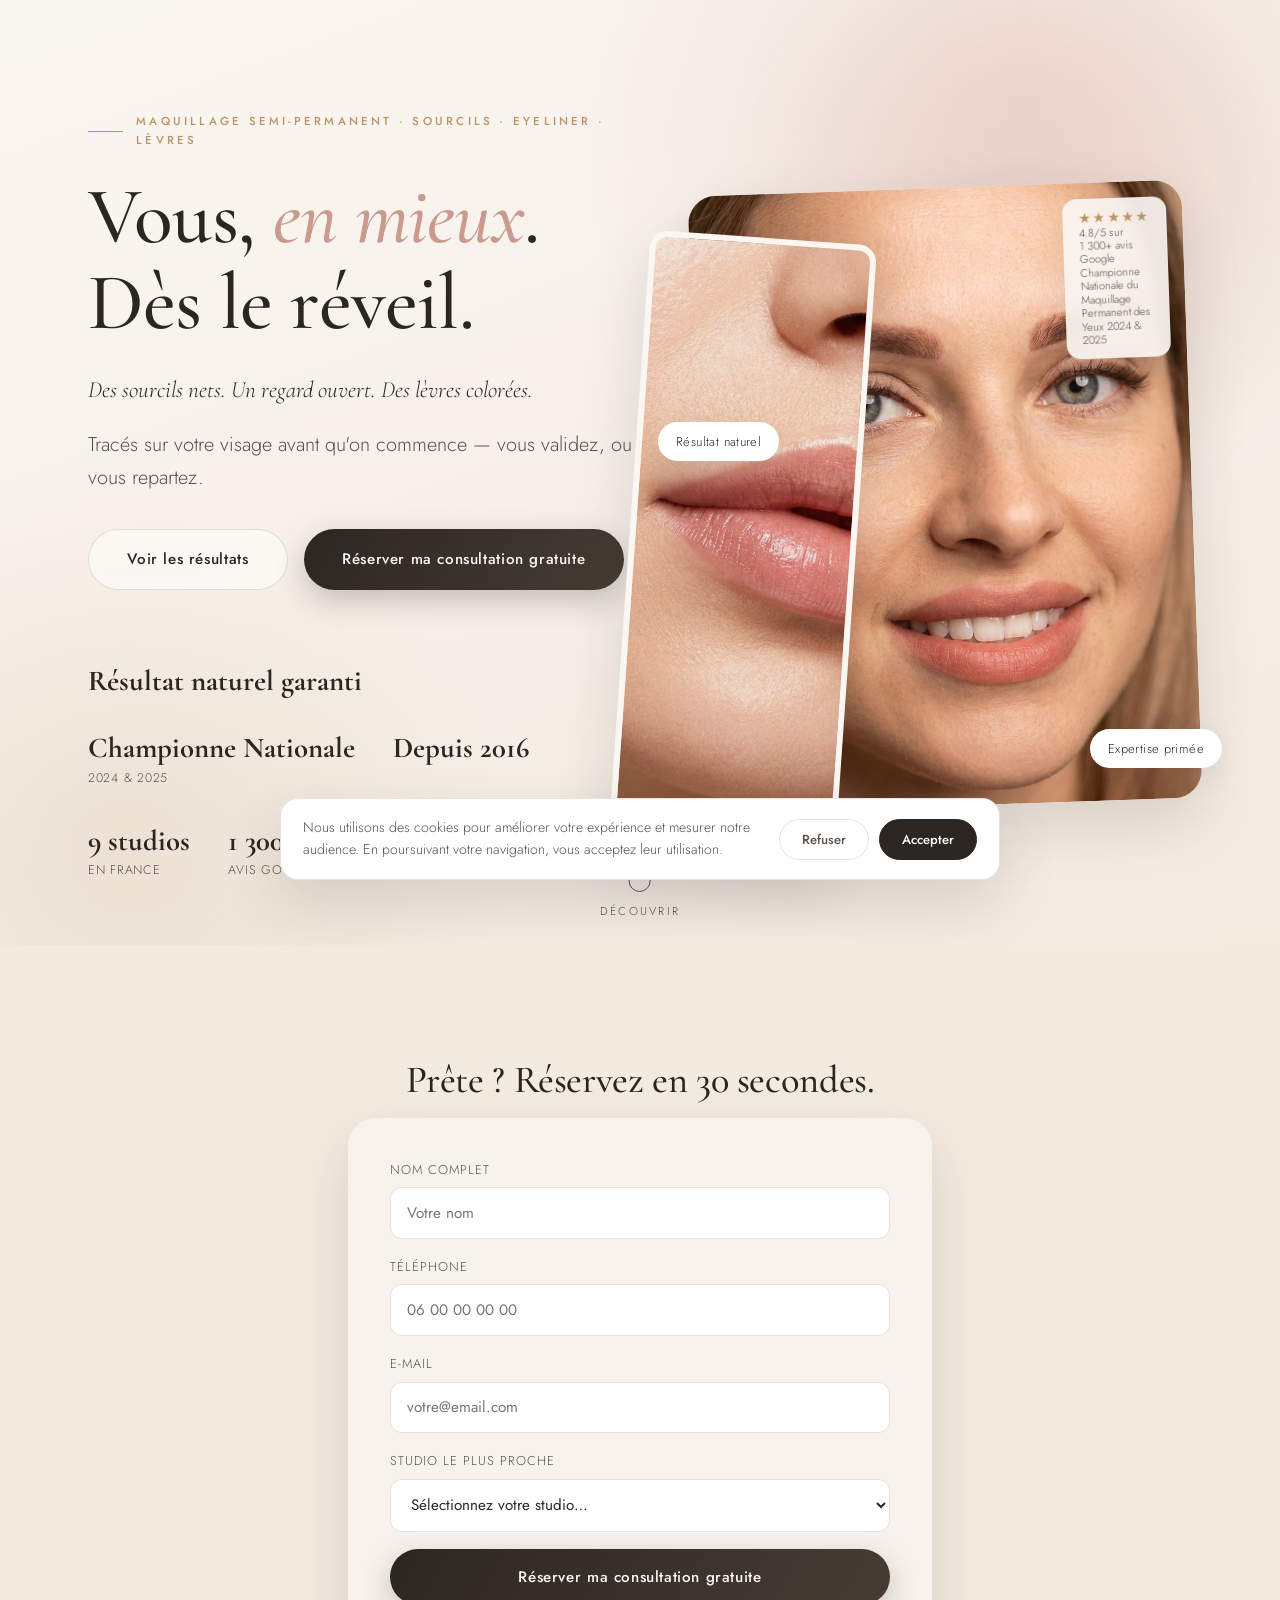
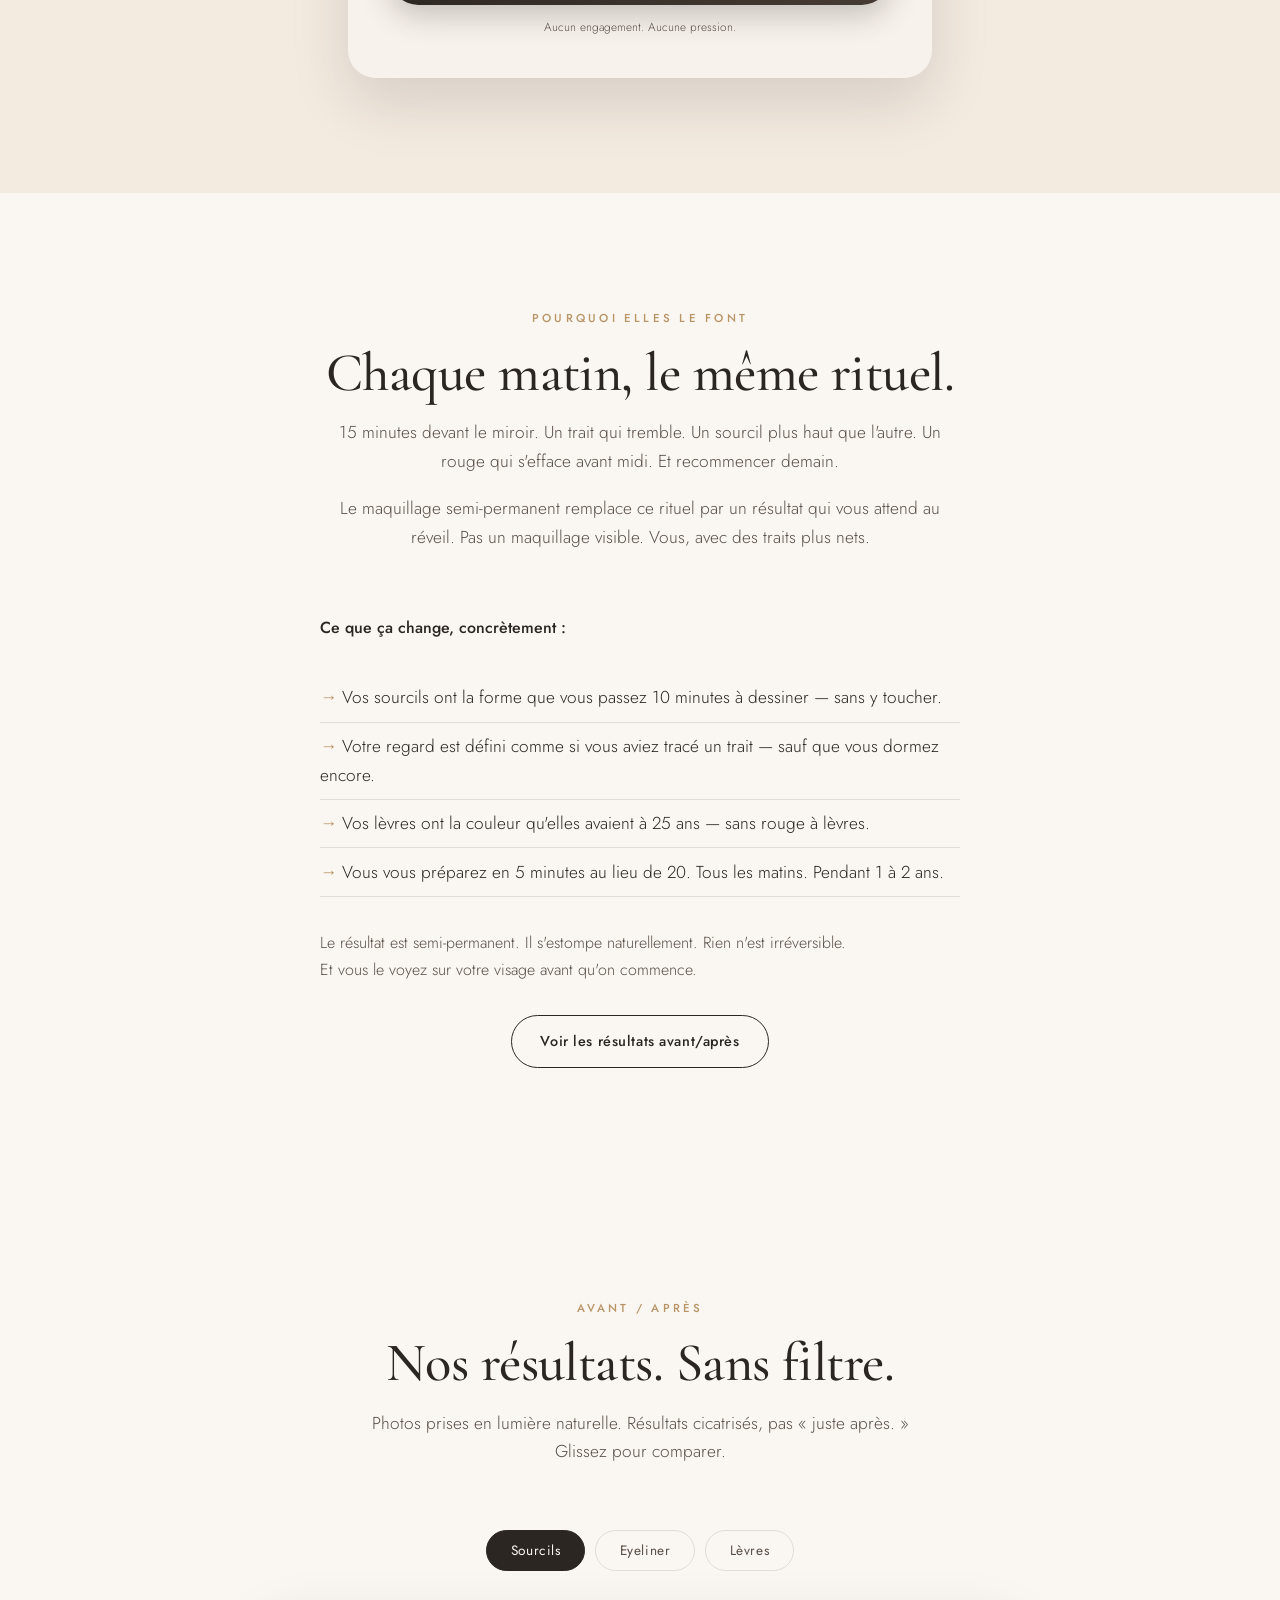
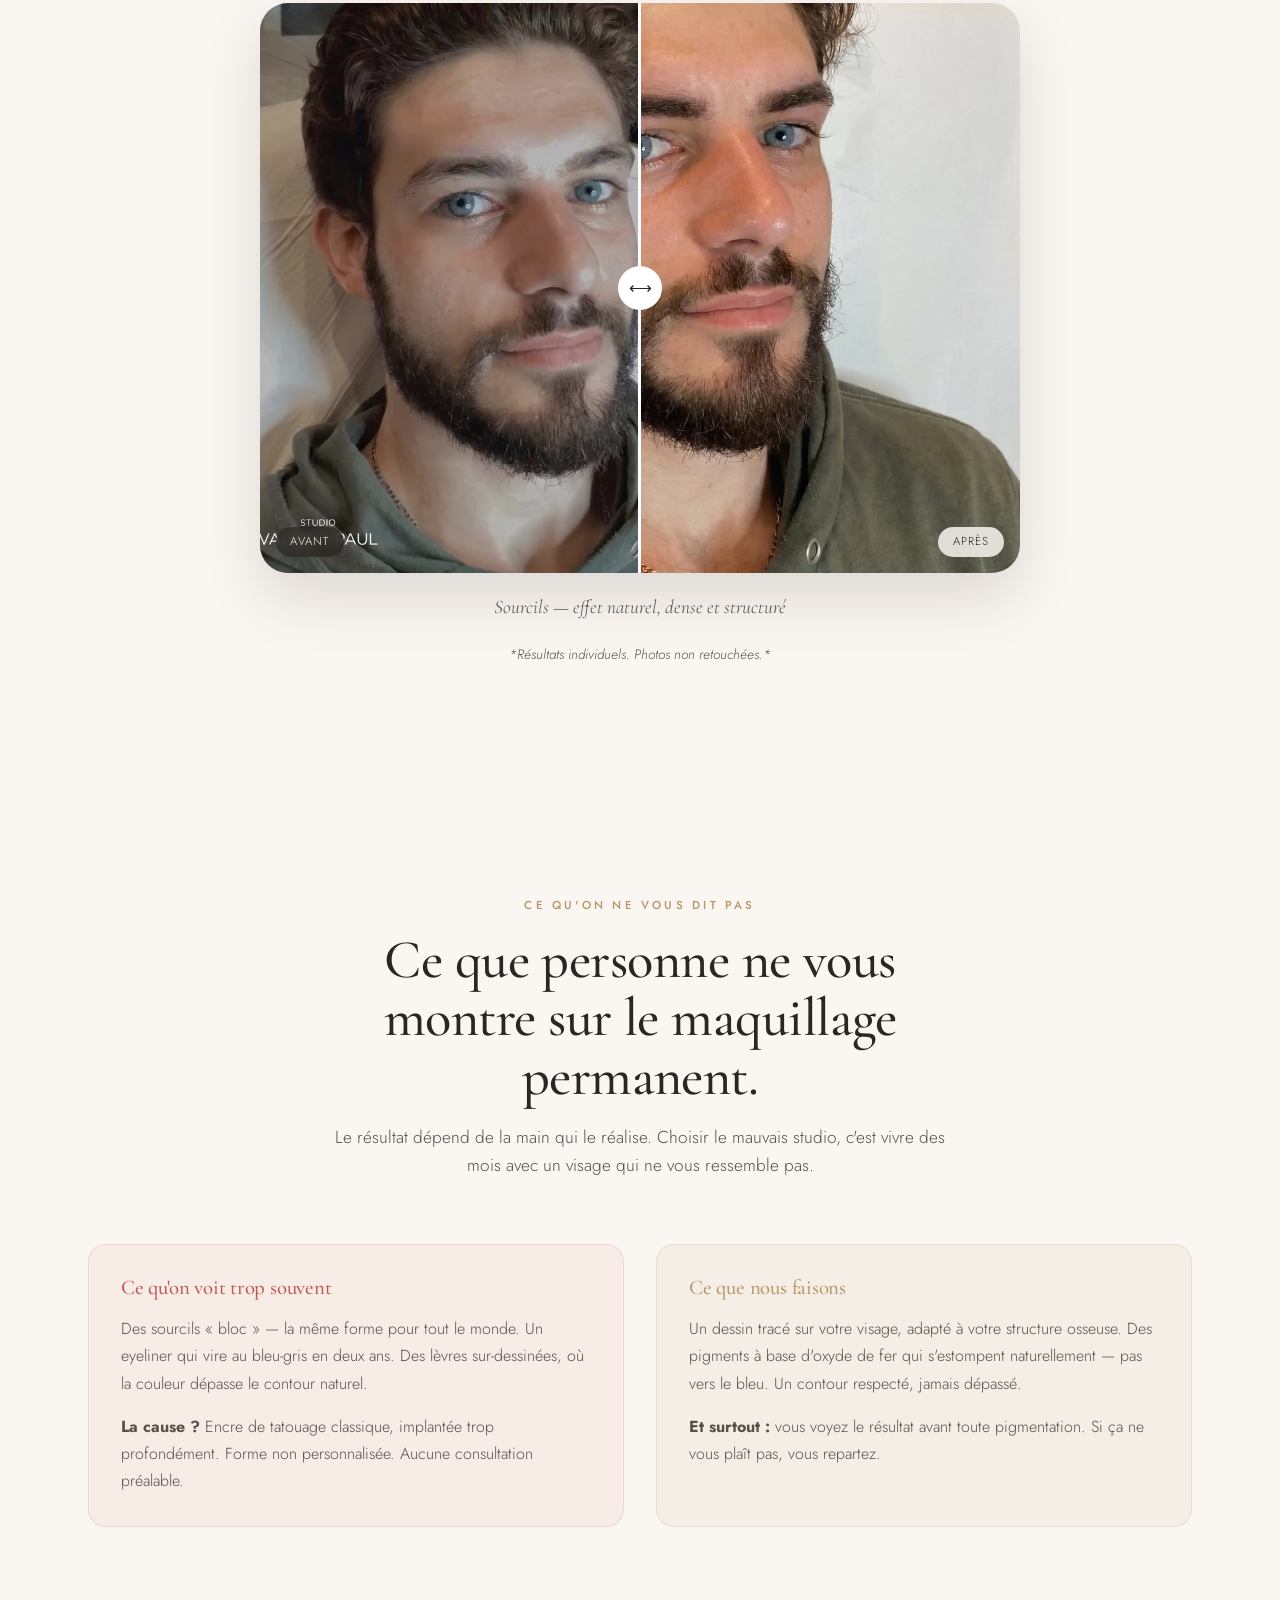
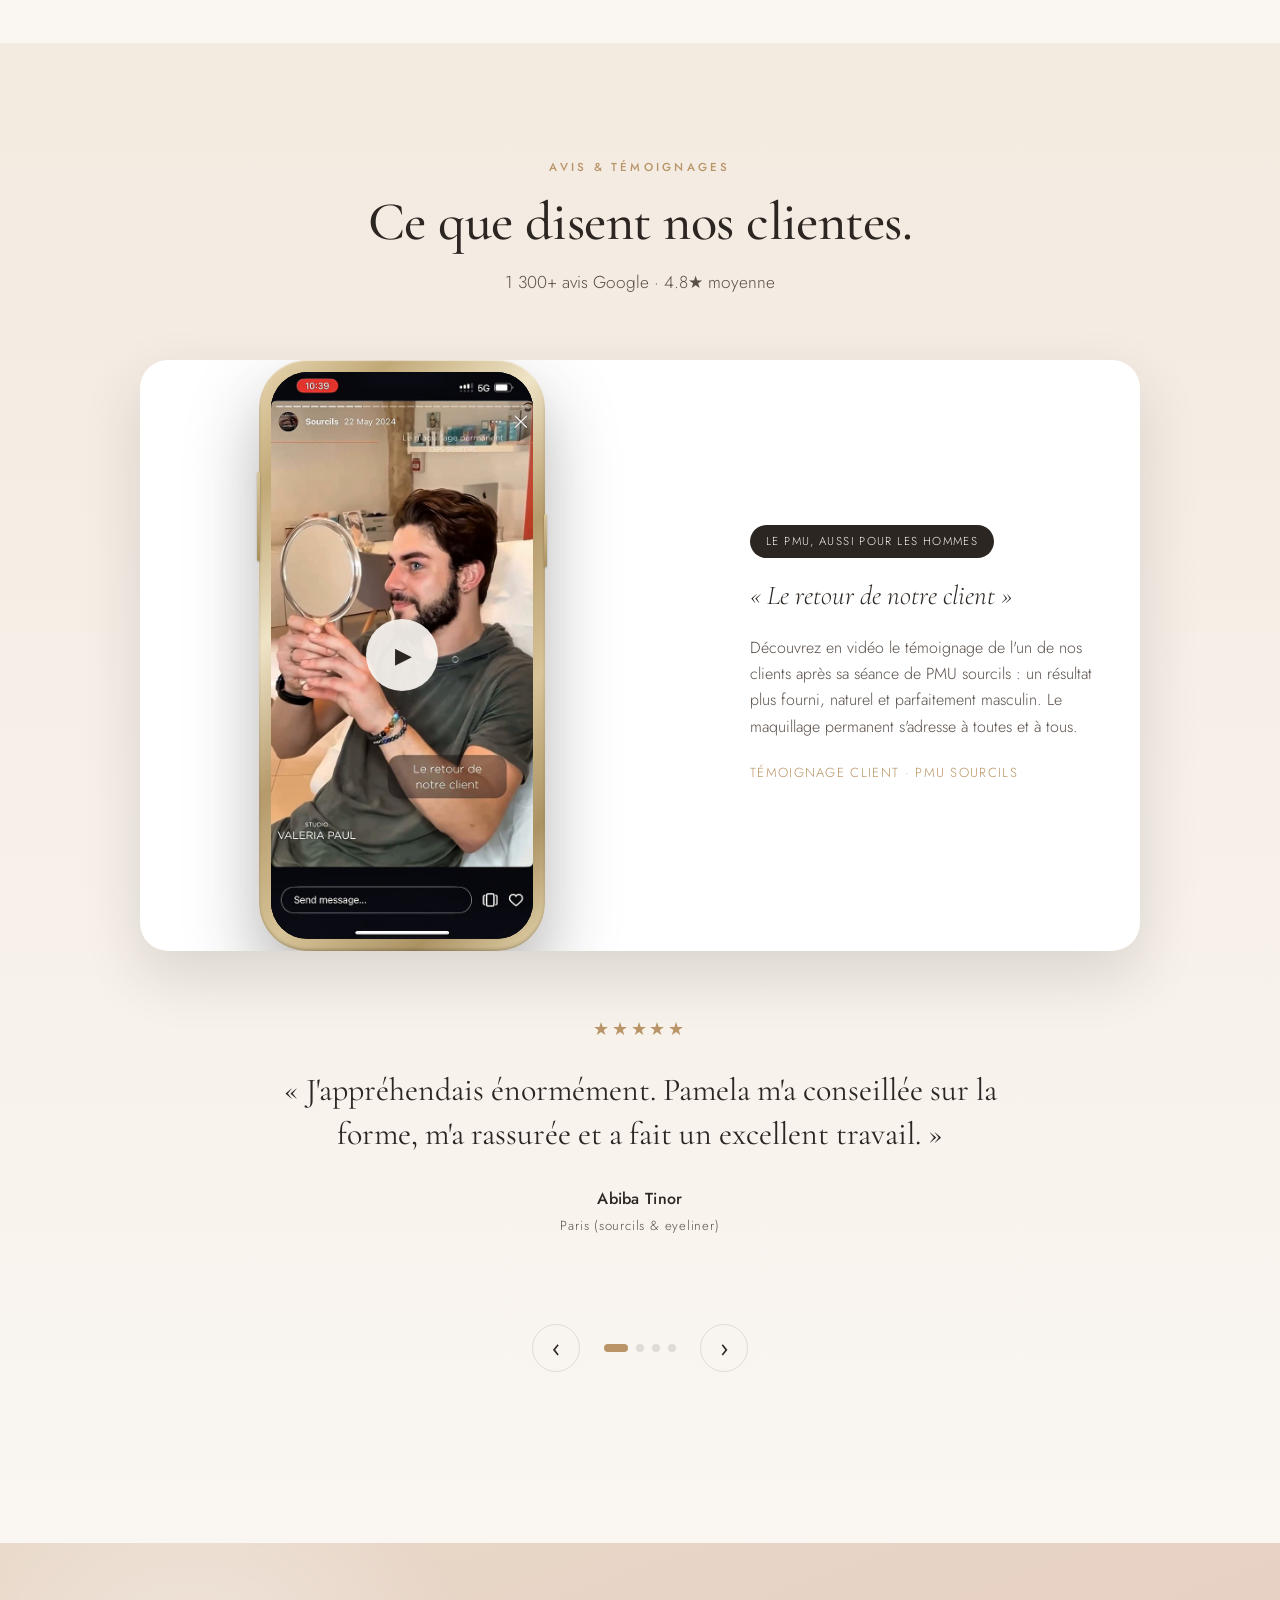
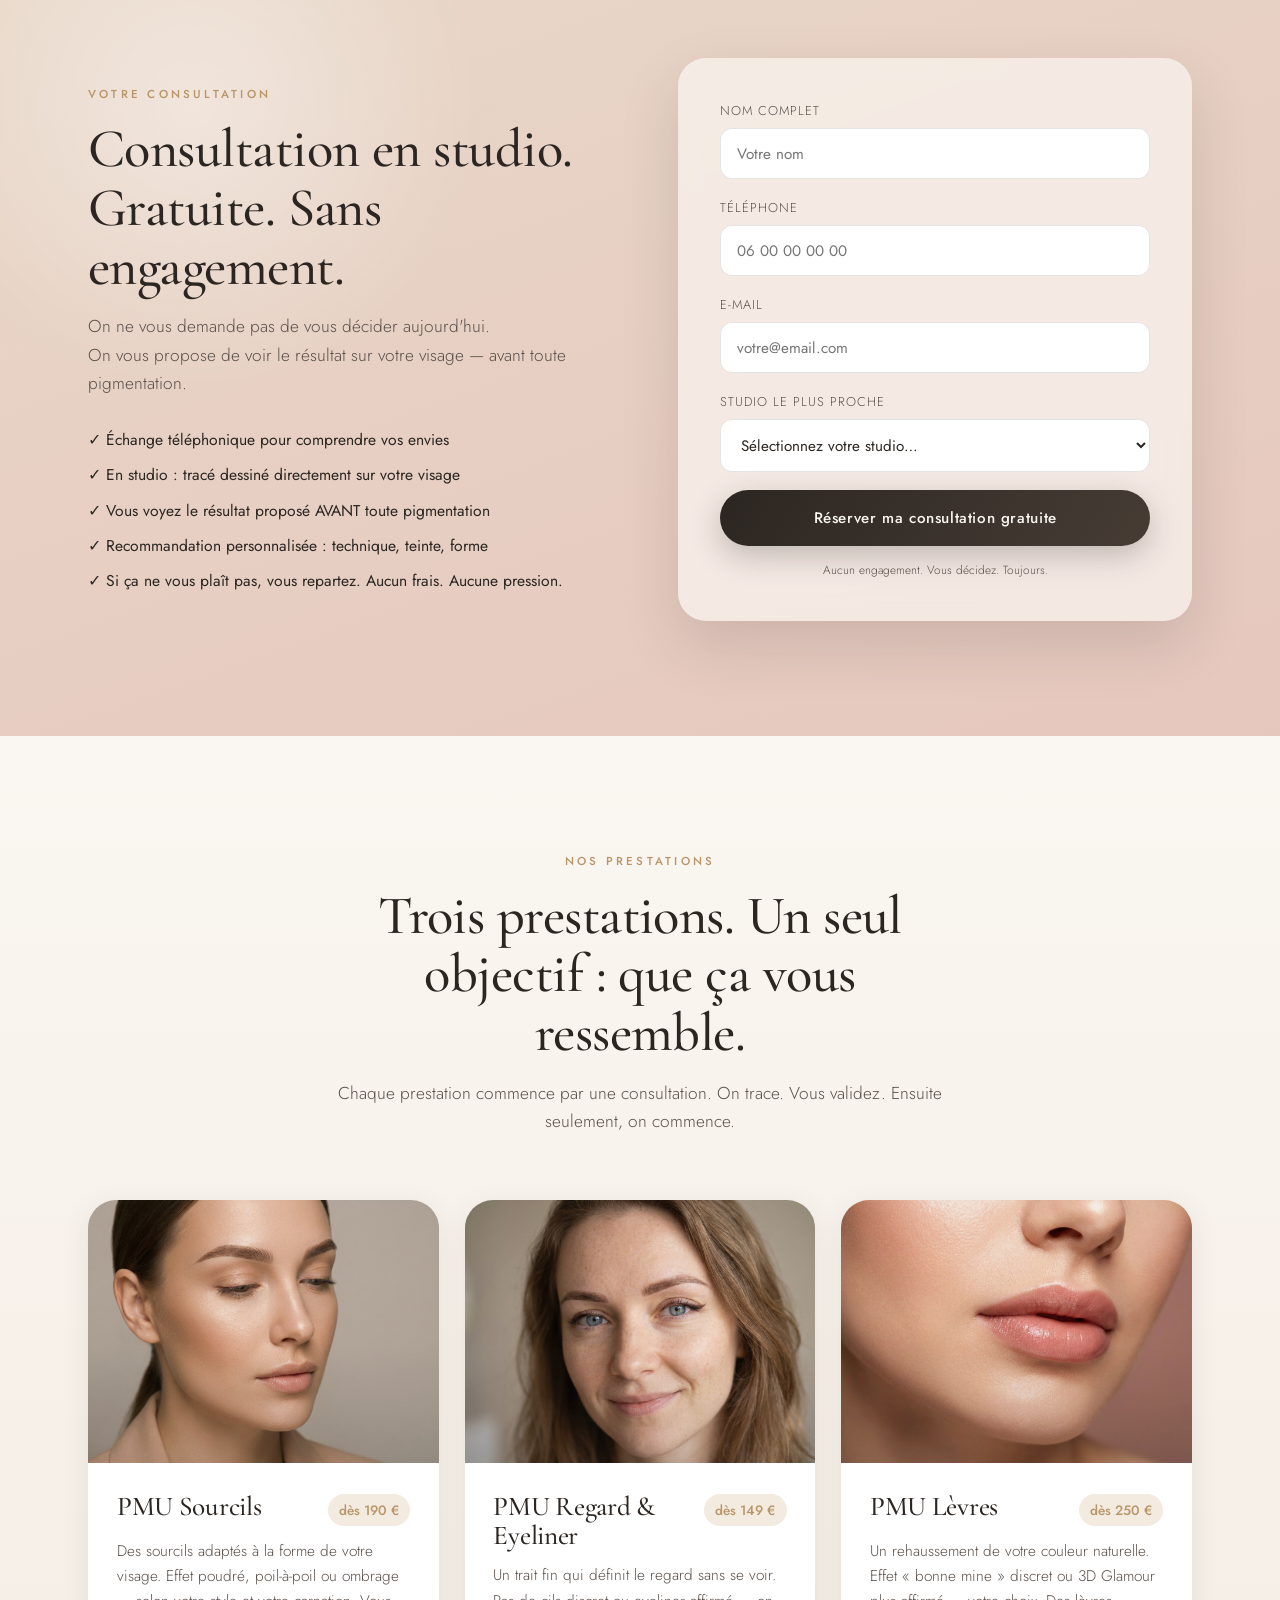
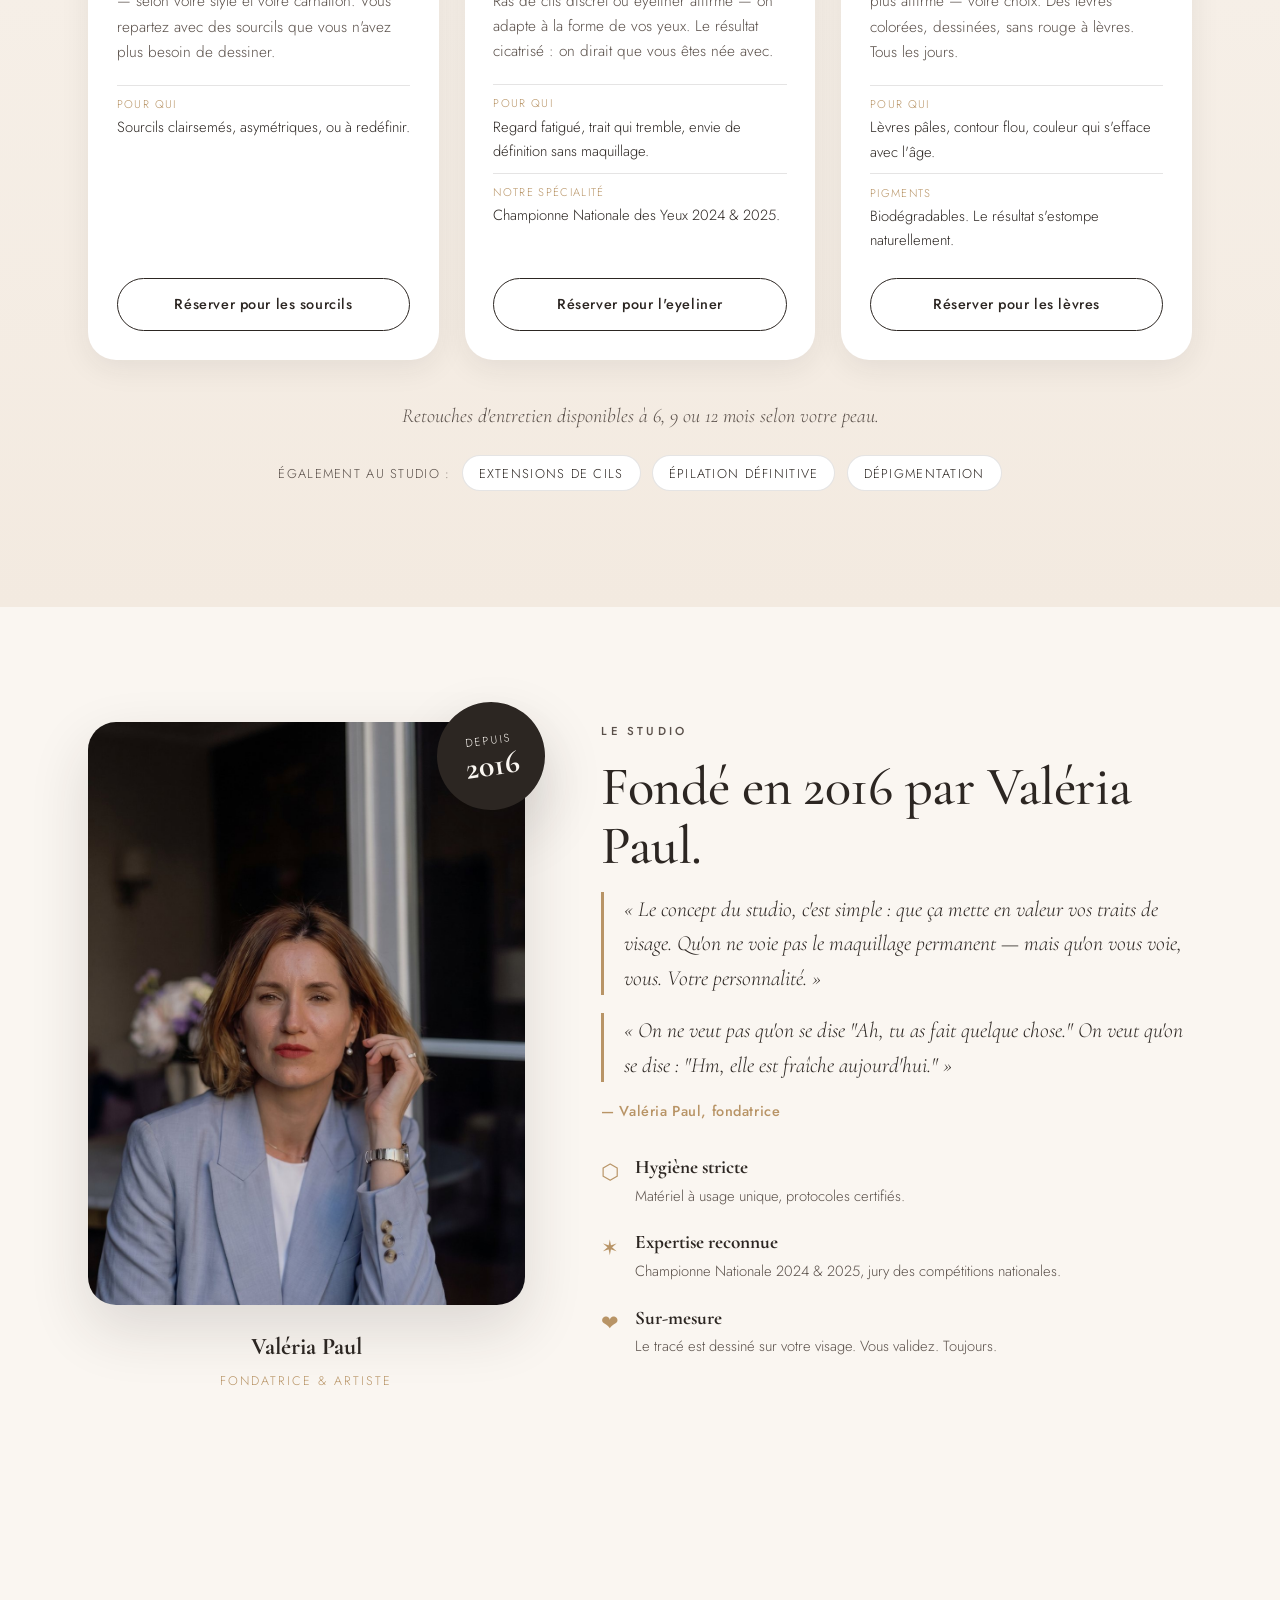
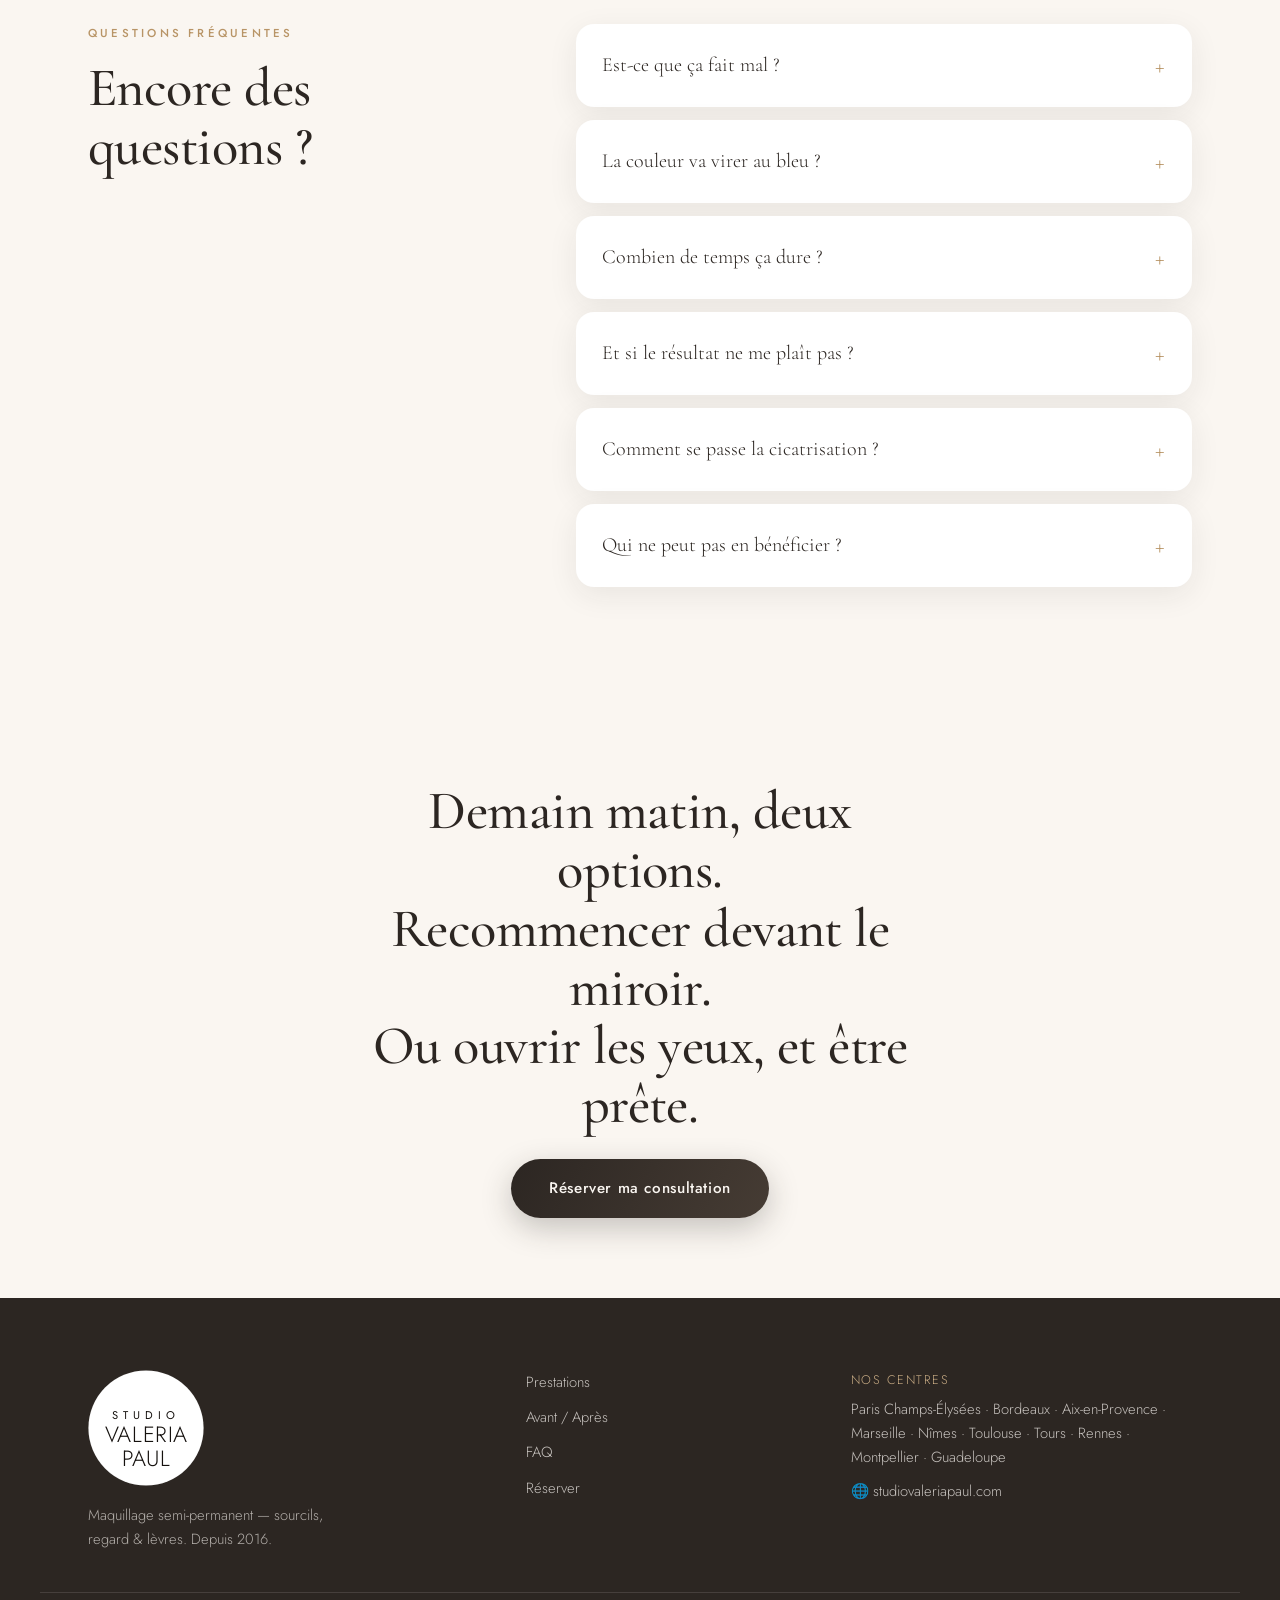
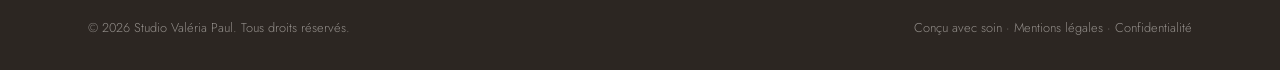
==== commit 1ab475f6: "Remove nav and fix anchor links in v2 page Nav removed to reduce distraction and eliminate bug where" ====
--- a/v2/index.html
+++ b/v2/index.html
@@ -135,35 +135,7 @@
   <!-- Decorative grain / progress -->
   <div class="scroll-progress" id="scrollProgress" aria-hidden="true"></div>
 
-  <!-- ===================== NAVIGATION ===================== -->
-  <header class="nav" id="nav">
-    <div class="nav__inner container">
-      <a href="#hero" class="nav__brand" aria-label="Studio Val&eacute;ria Paul &mdash; accueil">
-        <svg class="nav__logo" aria-hidden="true" focusable="false"><use href="#brandLogo"></use></svg>
-      </a>
-
-      <nav class="nav__links" aria-label="Navigation principale">
-        <a href="#galerie">R&eacute;sultats</a>
-        <a href="#services">Prestations</a>
-        <a href="#avis">Avis</a>
-        <a href="#faq">FAQ</a>
-      </nav>
-
-      <a href="#reservation" class="btn btn--nav">R&eacute;server ma consultation</a>
-
-      <button class="nav__burger" id="navBurger" aria-label="Ouvrir le menu" aria-expanded="false">
-        <span></span><span></span><span></span>
-      </button>
-    </div>
-
-    <div class="nav__mobile" id="navMobile">
-      <a href="#galerie">R&eacute;sultats</a>
-      <a href="#services">Prestations</a>
-      <a href="#avis">Avis</a>
-      <a href="#faq">FAQ</a>
-      <a href="#reservation" class="btn btn--primary">R&eacute;server ma consultation</a>
-    </div>
-  </header>
+  <!-- Nav removed in v2 — cleaner focus on content -->
 
   <main>
     <!-- ===================== HERO ===================== -->
@@ -734,5 +706,15 @@
   </script>
 
   <script src="assets/js/main.js" defer></script>
+  <script>
+  document.addEventListener('click', function(e) {
+    var a = e.target.closest('a[href^="#"]');
+    if (!a) return;
+    var id = a.getAttribute('href').slice(1);
+    if (!id) return;
+    var target = document.getElementById(id);
+    if (target) { e.preventDefault(); target.scrollIntoView({behavior: 'smooth'}); }
+  });
+  </script>
 </body>
 </html>
